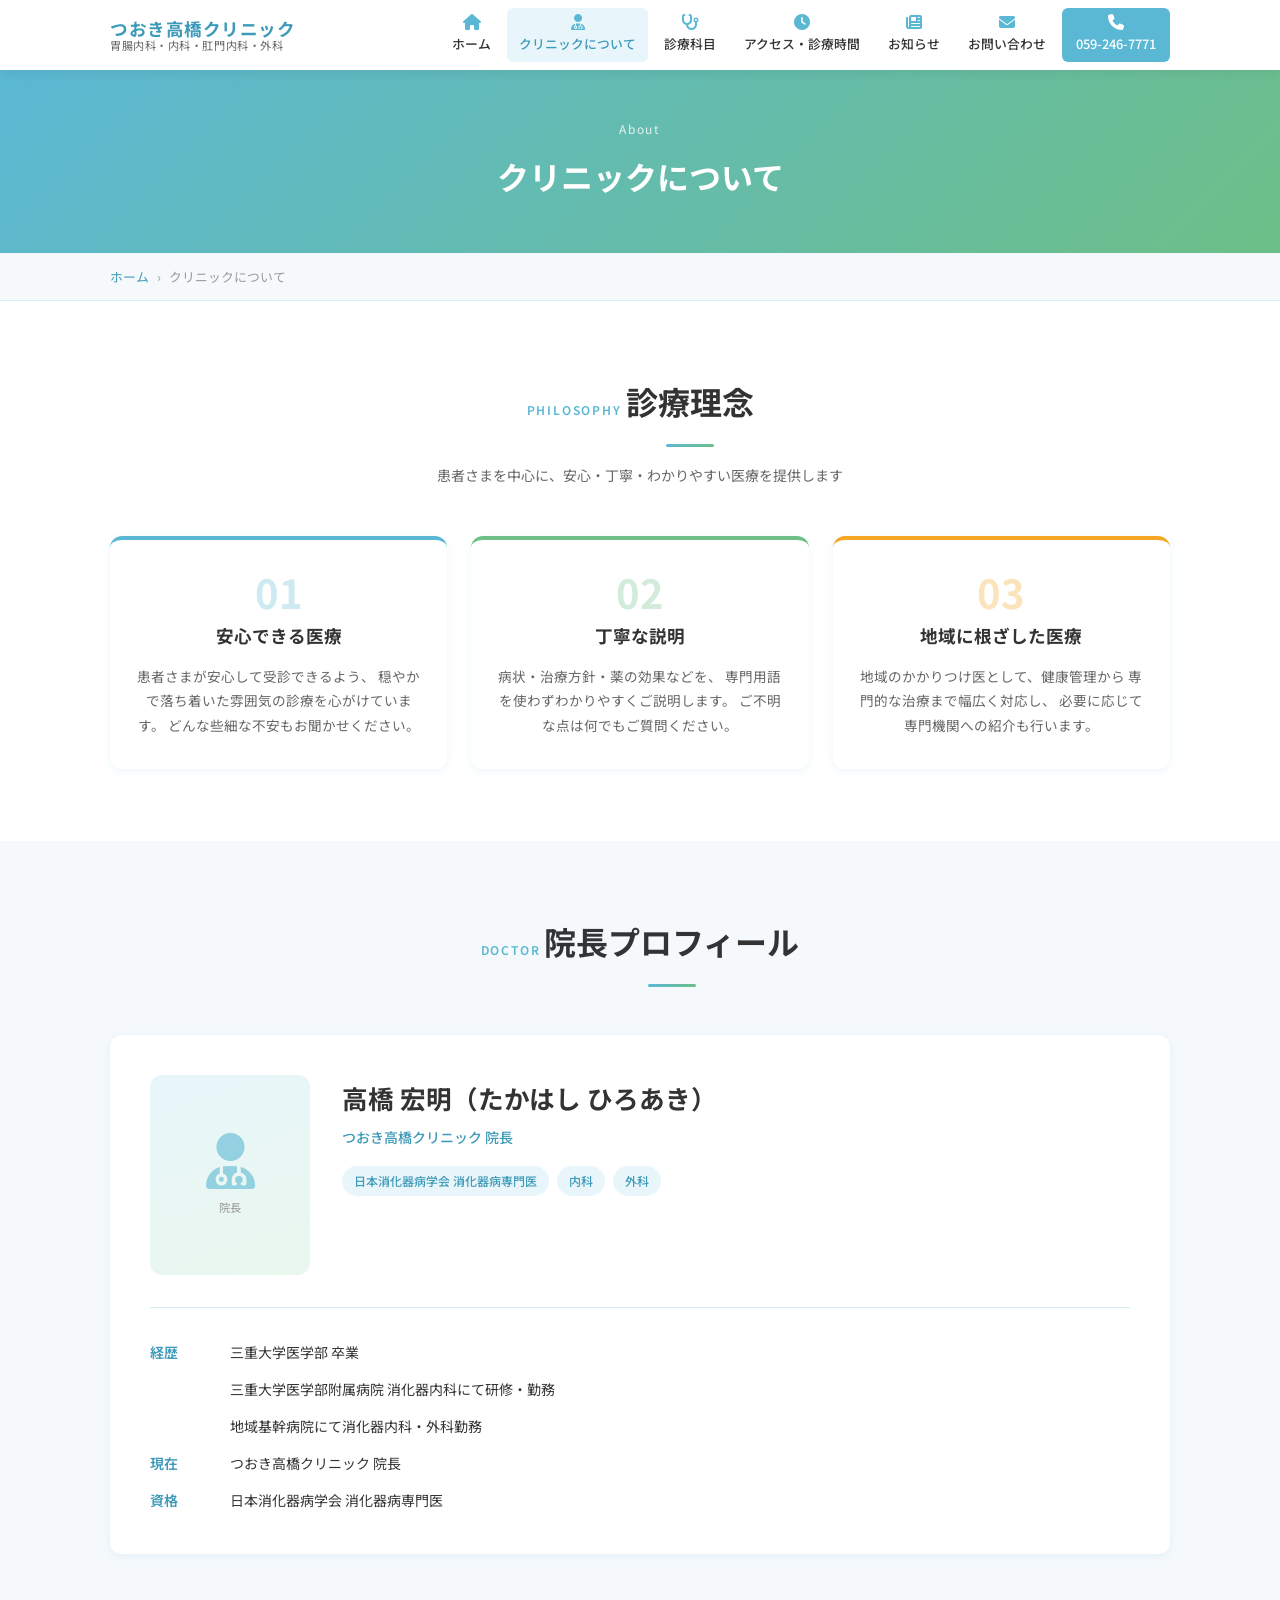
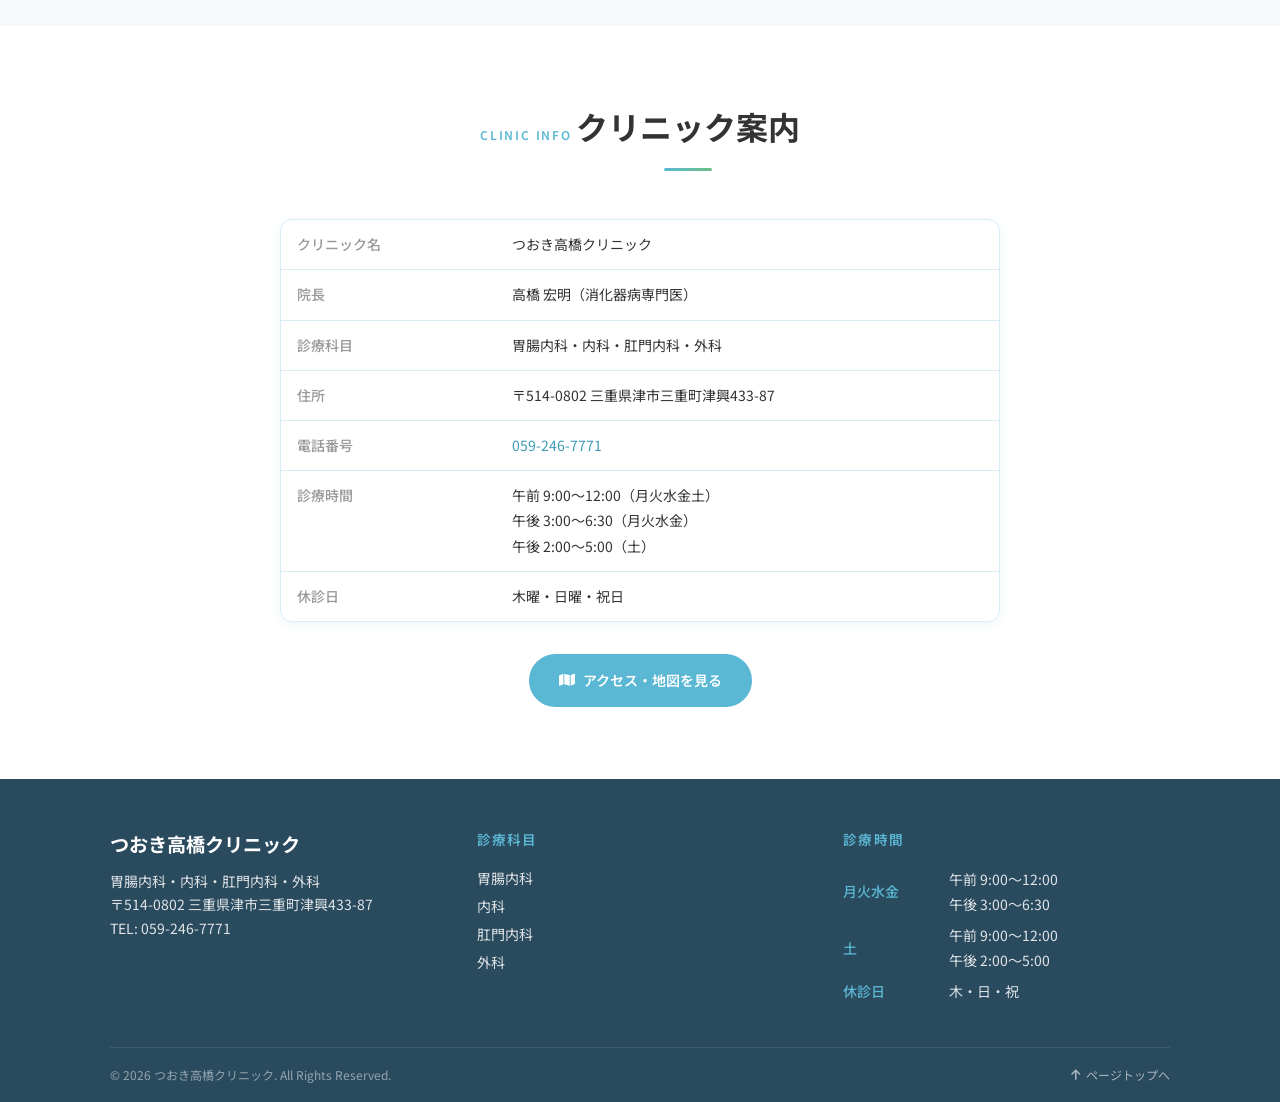
==== about.html @ 0715feaf "first commit" ====
<!DOCTYPE html>
<html lang="ja">
<head>
  <meta charset="UTF-8">
  <meta name="viewport" content="width=device-width, initial-scale=1.0">
  <title>クリニックについて | つおき高橋クリニック</title>
  <meta name="description" content="つおき高橋クリニックの理念・院長プロフィール・診療方針をご紹介します。消化器病専門医の院長が丁寧に診察いたします。">
  <link rel="preconnect" href="https://fonts.googleapis.com">
  <link rel="preconnect" href="https://fonts.gstatic.com" crossorigin>
  <link href="https://fonts.googleapis.com/css2?family=Noto+Sans+JP:wght@400;500;600;700&display=swap" rel="stylesheet">
  <link rel="stylesheet" href="https://cdnjs.cloudflare.com/ajax/libs/font-awesome/6.5.0/css/all.min.css" media="print" onload="this.media='all'">
  <noscript><link rel="stylesheet" href="https://cdnjs.cloudflare.com/ajax/libs/font-awesome/6.5.0/css/all.min.css"></noscript>
  <link rel="stylesheet" href="css/common.css">
  <link rel="stylesheet" href="css/style.css">
  <!-- SEO: canonical / favicon -->
  <link rel="canonical" href="https://www.tsuoki-takahashi-cl.com/about.html">
  <link rel="icon" href="/images/favicon.ico">
  <meta name="theme-color" content="#5BB8D4">
  <meta name="geo.region" content="JP-24">
  <meta name="geo.placename" content="津市, 三重県">
  <meta name="geo.position" content="34.73;136.5">
  <meta name="ICBM" content="34.73, 136.5">
  <!-- SEO: OGP -->
  <meta property="og:type" content="website">
  <meta property="og:locale" content="ja_JP">
  <meta property="og:site_name" content="つおき高橋クリニック">
  <meta property="og:title" content="クリニックについて | つおき高橋クリニック">
  <meta property="og:description" content="つおき高橋クリニックの理念・院長プロフィール・診療方針をご紹介します。消化器病専門医の院長が丁寧に診察いたします。">
  <meta property="og:url" content="https://www.tsuoki-takahashi-cl.com/about.html">
  <meta property="og:image" content="https://www.tsuoki-takahashi-cl.com/images/ogp.png">
  <meta property="og:image:width" content="1200">
  <meta property="og:image:height" content="630">
  <!-- SEO: Twitter Card -->
  <meta name="twitter:card" content="summary_large_image">
  <meta name="twitter:title" content="クリニックについて | つおき高橋クリニック">
  <meta name="twitter:description" content="消化器病専門医・高橋宏明院長のプロフィールと診療理念をご紹介します。">
  <meta name="twitter:image" content="https://www.tsuoki-takahashi-cl.com/images/ogp.png">
  <!-- AIO: JSON-LD 構造化データ -->
  <script type="application/ld+json">
  [
    {
      "@context": "https://schema.org",
      "@type": "MedicalClinic",
      "@id": "https://www.tsuoki-takahashi-cl.com/#clinic",
      "name": "つおき高橋クリニック",
      "url": "https://www.tsuoki-takahashi-cl.com/",
      "telephone": "+81-59-246-7771",
      "address": {
        "@type": "PostalAddress",
        "streetAddress": "三重町津興433-87",
        "addressLocality": "津市",
        "addressRegion": "三重県",
        "postalCode": "514-0802",
        "addressCountry": "JP"
      },
      "medicalSpecialty": ["Gastroenterology", "GeneralPractice", "Surgery"],
      "employee": {
        "@type": "Physician",
        "name": "高橋 宏明",
        "honorificPrefix": "Dr.",
        "jobTitle": "院長",
        "medicalSpecialty": "Gastroenterology",
        "hasCredential": {
          "@type": "EducationalOccupationalCredential",
          "name": "日本消化器病学会 消化器病専門医"
        }
      }
    },
    {
      "@context": "https://schema.org",
      "@type": "Physician",
      "name": "高橋 宏明",
      "honorificPrefix": "Dr.",
      "jobTitle": "院長",
      "worksFor": {
        "@type": "MedicalClinic",
        "@id": "https://www.tsuoki-takahashi-cl.com/#clinic"
      },
      "medicalSpecialty": "Gastroenterology",
      "hasCredential": {
        "@type": "EducationalOccupationalCredential",
        "name": "日本消化器病学会 消化器病専門医"
      },
      "description": "三重大学医学部卒業後、消化器内科を専門として研鑽を積み、つおき高橋クリニック院長として地域医療に従事。"
    }
  ]
  </script>
  <!-- SEO: BreadcrumbList JSON-LD -->
  <script type="application/ld+json">
  {
    "@context": "https://schema.org",
    "@type": "BreadcrumbList",
    "itemListElement": [
      {"@type": "ListItem", "position": 1, "name": "ホーム", "item": "https://www.tsuoki-takahashi-cl.com/"},
      {"@type": "ListItem", "position": 2, "name": "クリニックについて", "item": "https://www.tsuoki-takahashi-cl.com/about.html"}
    ]
  }
  </script>
</head>
<body>

  <!-- ヘッダー -->
  <header class="site-header">
    <div class="container header-inner">
      <a href="index.html" class="site-logo">
        <span class="logo-name">つおき高橋クリニック</span>
        <span class="logo-sub">胃腸内科・内科・肛門内科・外科</span>
      </a>
      <nav class="global-nav" aria-label="グローバルナビゲーション">
        <a href="index.html"><i class="fa-solid fa-house"></i>ホーム</a>
        <a href="about.html"><i class="fa-solid fa-user-doctor"></i>クリニックについて</a>
        <a href="department.html"><i class="fa-solid fa-stethoscope"></i>診療科目</a>
        <a href="access.html"><i class="fa-solid fa-clock"></i>アクセス・診療時間</a>
        <a href="news.html"><i class="fa-solid fa-newspaper"></i>お知らせ</a>
        <a href="contact.html"><i class="fa-solid fa-envelope"></i>お問い合わせ</a>
        <a href="tel:0592467771" class="header-tel"><i class="fa-solid fa-phone"></i>059-246-7771</a>
      </nav>
      <button class="hamburger" aria-label="メニューを開く" aria-expanded="false">
        <span></span><span></span><span></span>
      </button>
    </div>
  </header>

  <!-- ページヒーロー -->
  <div class="page-hero">
    <div class="container">
      <p class="page-hero-label">About</p>
      <h1 class="page-hero-title">クリニックについて</h1>
    </div>
  </div>

  <!-- パンくず -->
  <nav class="breadcrumb" aria-label="パンくずリスト">
    <div class="container">
      <ol>
        <li><a href="index.html">ホーム</a></li>
        <li>クリニックについて</li>
      </ol>
    </div>
  </nav>

  <main>

    <!-- 理念 -->
    <section class="section">
      <div class="container">
        <div class="section-header fade-in">
          <span class="section-label">Philosophy</span>
          <h2 class="section-title">診療理念</h2>
          <p class="section-desc">患者さまを中心に、安心・丁寧・わかりやすい医療を提供します</p>
        </div>
        <div class="philosophy-grid">
          <div class="philosophy-card fade-in">
            <div class="num">01</div>
            <h3>安心できる医療</h3>
            <p>
              患者さまが安心して受診できるよう、
              穏やかで落ち着いた雰囲気の診療を心がけています。
              どんな些細な不安もお聞かせください。
            </p>
          </div>
          <div class="philosophy-card fade-in">
            <div class="num">02</div>
            <h3>丁寧な説明</h3>
            <p>
              病状・治療方針・薬の効果などを、
              専門用語を使わずわかりやすくご説明します。
              ご不明な点は何でもご質問ください。
            </p>
          </div>
          <div class="philosophy-card fade-in">
            <div class="num">03</div>
            <h3>地域に根ざした医療</h3>
            <p>
              地域のかかりつけ医として、健康管理から
              専門的な治療まで幅広く対応し、
              必要に応じて専門機関への紹介も行います。
            </p>
          </div>
        </div>
      </div>
    </section>

    <!-- 院長プロフィール -->
    <section class="section section-alt">
      <div class="container">
        <div class="section-header fade-in">
          <span class="section-label">Doctor</span>
          <h2 class="section-title">院長プロフィール</h2>
        </div>
        <div class="profile-box fade-in">
          <div class="profile-header">
            <div class="profile-photo">
              <i class="fa-solid fa-user-doctor"></i>
              <p>院長</p>
            </div>
            <div class="profile-meta">
              <h3>高橋 宏明（たかはし ひろあき）</h3>
              <p class="title">つおき高橋クリニック 院長</p>
              <div class="tags">
                <span class="tag">日本消化器病学会 消化器病専門医</span>
                <span class="tag">内科</span>
                <span class="tag">外科</span>
              </div>
            </div>
          </div>
          <div class="career-list">
            <div class="career-item">
              <span class="year">経歴</span>
              <span>三重大学医学部 卒業</span>
            </div>
            <div class="career-item">
              <span class="year"></span>
              <span>三重大学医学部附属病院 消化器内科にて研修・勤務</span>
            </div>
            <div class="career-item">
              <span class="year"></span>
              <span>地域基幹病院にて消化器内科・外科勤務</span>
            </div>
            <div class="career-item">
              <span class="year">現在</span>
              <span>つおき高橋クリニック 院長</span>
            </div>
            <div class="career-item">
              <span class="year">資格</span>
              <span>日本消化器病学会 消化器病専門医</span>
            </div>
          </div>
        </div>
      </div>
    </section>

    <!-- クリニック案内 -->
    <section class="section">
      <div class="container">
        <div class="section-header fade-in">
          <span class="section-label">Clinic Info</span>
          <h2 class="section-title">クリニック案内</h2>
        </div>
        <div class="fade-in" style="max-width:720px; margin:0 auto;">
          <div style="background:var(--color-white); border-radius:var(--radius-md); overflow:hidden; box-shadow:var(--shadow-sm); border:1px solid var(--color-border);">
            <table class="info-table">
              <tr>
                <th>クリニック名</th>
                <td>つおき高橋クリニック</td>
              </tr>
              <tr>
                <th>院長</th>
                <td>高橋 宏明（消化器病専門医）</td>
              </tr>
              <tr>
                <th>診療科目</th>
                <td>胃腸内科・内科・肛門内科・外科</td>
              </tr>
              <tr>
                <th>住所</th>
                <td>〒514-0802 三重県津市三重町津興433-87</td>
              </tr>
              <tr>
                <th>電話番号</th>
                <td><a href="tel:0592467771" style="color:var(--color-main-dark);">059-246-7771</a></td>
              </tr>
              <tr>
                <th>診療時間</th>
                <td>
                  午前 9:00〜12:00（月火水金土）<br>
                  午後 3:00〜6:30（月火水金）<br>
                  午後 2:00〜5:00（土）
                </td>
              </tr>
              <tr>
                <th>休診日</th>
                <td>木曜・日曜・祝日</td>
              </tr>
            </table>
          </div>
          <div style="text-align:center; margin-top:32px;">
            <a href="access.html" class="btn btn-primary"><i class="fa-solid fa-map"></i>アクセス・地図を見る</a>
          </div>
        </div>
      </div>
    </section>

  </main>

  <!-- フッター -->
  <footer class="site-footer">
    <div class="container">
      <div class="footer-inner">
        <div class="footer-brand">
          <span class="footer-logo">つおき高橋クリニック</span>
          <p>
            胃腸内科・内科・肛門内科・外科<br>
            〒514-0802 三重県津市三重町津興433-87<br>
            TEL: <a href="tel:0592467771">059-246-7771</a>
          </p>
        </div>
        <div class="footer-info">
          <h3>診療科目</h3>
          <p>胃腸内科<br>内科<br>肛門内科<br>外科</p>
        </div>
        <div class="footer-hours">
          <h3>診療時間</h3>
          <table class="hours-table">
            <tr><th scope="row">月火水金</th><td>午前 9:00〜12:00<br>午後 3:00〜6:30</td></tr>
            <tr><th scope="row">土</th><td>午前 9:00〜12:00<br>午後 2:00〜5:00</td></tr>
            <tr><th scope="row">休診日</th><td>木・日・祝</td></tr>
          </table>
        </div>
      </div>
      <div class="footer-bottom">
        <p>&copy; 2026 つおき高橋クリニック. All Rights Reserved.</p>
        <a href="#" class="page-top-btn"><i class="fa-solid fa-arrow-up"></i>ページトップへ</a>
      </div>
    </div>
  </footer>

  <script src="js/main.js"></script>
</body>
</html>
---- css/common.css ----
/* =============================================
   common.css — 全ページ共通スタイル
   つおき高橋クリニック
   ============================================= */

/* --- CSS カスタムプロパティ --- */
:root {
  --color-main: #5BB8D4;
  --color-main-dark: #3d9ab8;
  --color-main-light: #e8f6fb;
  --color-sub: #6DBF87;
  --color-sub-dark: #4fa36b;
  --color-sub-light: #eaf7ee;
  --color-bg: #FFFFFF;
  --color-bg-gray: #F5F9FC;
  --color-text: #333333;
  --color-text-light: #666666;
  --color-text-muted: #999999;
  --color-accent: #F5A623;
  --color-border: #D8ECF4;
  --color-white: #FFFFFF;

  --font-family: 'Noto Sans JP', 'Hiragino Kaku Gothic ProN', 'Hiragino Sans', Meiryo, sans-serif;
  --font-size-base: 16px;
  --font-size-sm: 0.875rem;
  --font-size-lg: 1.125rem;
  --font-size-xl: 1.5rem;
  --font-size-2xl: 2rem;
  --font-size-3xl: 2.5rem;

  --radius-sm: 6px;
  --radius-md: 12px;
  --radius-lg: 20px;
  --radius-full: 9999px;

  --shadow-sm: 0 2px 8px rgba(91, 184, 212, 0.12);
  --shadow-md: 0 4px 16px rgba(91, 184, 212, 0.18);
  --shadow-lg: 0 8px 32px rgba(91, 184, 212, 0.22);

  --transition: 0.25s ease;
  --container-width: 1100px;
  --header-height: 70px;
}

/* --- リセット & ベース --- */
*, *::before, *::after {
  box-sizing: border-box;
  margin: 0;
  padding: 0;
}

html {
  font-size: var(--font-size-base);
  scroll-behavior: smooth;
}

body {
  font-family: var(--font-family);
  color: var(--color-text);
  background-color: var(--color-bg);
  line-height: 1.8;
  -webkit-font-smoothing: antialiased;
}

img {
  max-width: 100%;
  height: auto;
  display: block;
}

a {
  color: inherit;
  text-decoration: none;
}

ul, ol {
  list-style: none;
}

/* --- コンテナ --- */
.container {
  width: 100%;
  max-width: var(--container-width);
  margin: 0 auto;
  padding: 0 20px;
}

/* =============================================
   ヘッダー
   ============================================= */
.site-header {
  position: sticky;
  top: 0;
  left: 0;
  width: 100%;
  height: var(--header-height);
  background: var(--color-white);
  box-shadow: 0 2px 12px rgba(0, 0, 0, 0.08);
  z-index: 1000;
}

.header-inner {
  display: flex;
  align-items: center;
  justify-content: space-between;
  height: 100%;
}

.site-logo {
  display: flex;
  flex-direction: column;
  text-decoration: none;
  line-height: 1.2;
}

.site-logo .logo-name {
  font-size: 1.1rem;
  font-weight: 700;
  color: var(--color-main-dark);
  letter-spacing: 0.03em;
}

.site-logo .logo-sub {
  font-size: 0.7rem;
  color: var(--color-text-light);
  letter-spacing: 0.05em;
}

/* グローバルナビ */
.global-nav {
  display: flex;
  align-items: center;
  gap: 4px;
}

.global-nav a {
  display: flex;
  flex-direction: column;
  align-items: center;
  padding: 6px 12px;
  font-size: 0.8rem;
  font-weight: 500;
  color: var(--color-text);
  border-radius: var(--radius-sm);
  transition: color var(--transition), background var(--transition);
  white-space: nowrap;
}

.global-nav a:hover,
.global-nav a.active {
  color: var(--color-main-dark);
  background: var(--color-main-light);
}

.global-nav a i {
  font-size: 1rem;
  margin-bottom: 2px;
  color: var(--color-main);
}

/* 電話番号ボタン */
.header-tel {
  display: flex;
  flex-direction: column;
  align-items: center;
  background: var(--color-main);
  color: var(--color-white) !important;
  border-radius: var(--radius-md);
  padding: 6px 14px !important;
  transition: background var(--transition) !important;
}

.header-tel:hover {
  background: var(--color-main-dark) !important;
  color: var(--color-white) !important;
}

.header-tel i {
  color: var(--color-white) !important;
}

/* ハンバーガーボタン */
.hamburger {
  display: none;
  flex-direction: column;
  justify-content: center;
  align-items: center;
  width: 44px;
  height: 44px;
  gap: 5px;
  background: none;
  border: none;
  cursor: pointer;
  padding: 8px;
  border-radius: var(--radius-sm);
  transition: background var(--transition);
}

.hamburger:hover {
  background: var(--color-main-light);
}

.hamburger span {
  display: block;
  width: 24px;
  height: 2px;
  background: var(--color-text);
  border-radius: 2px;
  transition: transform var(--transition), opacity var(--transition);
}

.hamburger.is-open span:nth-child(1) {
  transform: translateY(7px) rotate(45deg);
}

.hamburger.is-open span:nth-child(2) {
  opacity: 0;
}

.hamburger.is-open span:nth-child(3) {
  transform: translateY(-7px) rotate(-45deg);
}

/* =============================================
   フッター
   ============================================= */
.site-footer {
  background: #2a4a5e;
  color: rgba(255, 255, 255, 0.85);
  padding: 48px 0 0;
}

.footer-inner {
  display: grid;
  grid-template-columns: 1fr 1fr 1fr;
  gap: 40px;
  padding-bottom: 40px;
  border-bottom: 1px solid rgba(255, 255, 255, 0.1);
}

.footer-brand .footer-logo {
  font-size: 1.2rem;
  font-weight: 700;
  color: var(--color-white);
  margin-bottom: 8px;
  display: block;
}

.footer-brand p {
  font-size: var(--font-size-sm);
  line-height: 1.7;
}

.footer-info h3,
.footer-hours h3 {
  font-size: 0.85rem;
  font-weight: 600;
  color: var(--color-main);
  letter-spacing: 0.08em;
  text-transform: uppercase;
  margin-bottom: 12px;
}

.footer-info p {
  font-size: var(--font-size-sm);
  line-height: 2;
}

.footer-info a {
  color: rgba(255, 255, 255, 0.85);
  transition: color var(--transition);
}

.footer-info a:hover {
  color: var(--color-main);
}

.hours-table {
  font-size: var(--font-size-sm);
  width: 100%;
  border-collapse: collapse;
}

.hours-table td {
  padding: 3px 8px 3px 0;
  vertical-align: top;
}

.hours-table th {
  white-space: nowrap;
  color: var(--color-main);
  font-weight: 500;
  text-align: left;
}

.footer-bottom {
  display: flex;
  justify-content: space-between;
  align-items: center;
  padding: 16px 0;
  font-size: 0.75rem;
  color: rgba(255, 255, 255, 0.5);
}

.page-top-btn {
  display: flex;
  align-items: center;
  gap: 6px;
  color: rgba(255, 255, 255, 0.6);
  font-size: 0.75rem;
  transition: color var(--transition);
}

.page-top-btn:hover {
  color: var(--color-main);
}

/* =============================================
   共通セクション
   ============================================= */
.section {
  padding: 72px 0;
}

.section-alt {
  background: var(--color-bg-gray);
}

.section-header {
  text-align: center;
  margin-bottom: 48px;
}

.section-label {
  display: inline-block;
  font-size: 0.75rem;
  font-weight: 600;
  letter-spacing: 0.15em;
  text-transform: uppercase;
  color: var(--color-main);
  margin-bottom: 8px;
}

.section-title {
  font-size: var(--font-size-2xl);
  font-weight: 700;
  color: var(--color-text);
  position: relative;
  display: inline-block;
  padding-bottom: 16px;
}

.section-title::after {
  content: '';
  position: absolute;
  bottom: 0;
  left: 50%;
  transform: translateX(-50%);
  width: 48px;
  height: 3px;
  background: linear-gradient(90deg, var(--color-main), var(--color-sub));
  border-radius: 2px;
}

.section-desc {
  margin-top: 16px;
  font-size: var(--font-size-sm);
  color: var(--color-text-light);
  max-width: 560px;
  margin-left: auto;
  margin-right: auto;
}

/* =============================================
   ページヒーロー（内ページ共通）
   ============================================= */
.page-hero {
  background: linear-gradient(135deg, var(--color-main) 0%, var(--color-sub) 100%);
  padding: 48px 0;
  text-align: center;
  color: var(--color-white);
}

.page-hero-label {
  font-size: 0.75rem;
  letter-spacing: 0.15em;
  opacity: 0.8;
  margin-bottom: 8px;
}

.page-hero-title {
  font-size: var(--font-size-2xl);
  font-weight: 700;
}

/* パンくず */
.breadcrumb {
  padding: 12px 0;
  background: var(--color-bg-gray);
  border-bottom: 1px solid var(--color-border);
}

.breadcrumb ol {
  display: flex;
  align-items: center;
  gap: 8px;
  font-size: 0.8rem;
  color: var(--color-text-muted);
}

.breadcrumb ol li + li::before {
  content: '›';
  margin-right: 8px;
}

.breadcrumb ol a {
  color: var(--color-main-dark);
}

.breadcrumb ol a:hover {
  text-decoration: underline;
}

/* =============================================
   ボタン
   ============================================= */
.btn {
  display: inline-flex;
  align-items: center;
  justify-content: center;
  gap: 8px;
  min-height: 44px;
  padding: 12px 28px;
  font-size: var(--font-size-sm);
  font-weight: 600;
  border-radius: var(--radius-full);
  border: 2px solid transparent;
  cursor: pointer;
  transition: all var(--transition);
  text-decoration: none;
  white-space: nowrap;
}

.btn-primary {
  background: var(--color-main);
  color: var(--color-white);
  border-color: var(--color-main);
}

.btn-primary:hover {
  background: var(--color-main-dark);
  border-color: var(--color-main-dark);
  transform: translateY(-2px);
  box-shadow: var(--shadow-md);
}

.btn-secondary {
  background: var(--color-white);
  color: var(--color-main-dark);
  border-color: var(--color-main);
}

.btn-secondary:hover {
  background: var(--color-main-light);
  transform: translateY(-2px);
}

.btn-sub {
  background: var(--color-sub);
  color: var(--color-white);
  border-color: var(--color-sub);
}

.btn-sub:hover {
  background: var(--color-sub-dark);
  border-color: var(--color-sub-dark);
  transform: translateY(-2px);
  box-shadow: var(--shadow-md);
}

/* =============================================
   カード
   ============================================= */
.card {
  background: var(--color-white);
  border-radius: var(--radius-md);
  box-shadow: var(--shadow-sm);
  overflow: hidden;
  transition: transform var(--transition), box-shadow var(--transition);
}

.card:hover {
  transform: translateY(-4px);
  box-shadow: var(--shadow-md);
}

/* =============================================
   お知らせ共通
   ============================================= */
.news-badge {
  display: inline-block;
  padding: 2px 10px;
  border-radius: var(--radius-full);
  font-size: 0.7rem;
  font-weight: 600;
  letter-spacing: 0.05em;
  background: var(--color-main-light);
  color: var(--color-main-dark);
}

.news-badge.badge-important {
  background: #fff0e8;
  color: #e07030;
}

/* =============================================
   レスポンシブ（768px以下）
   ============================================= */
@media (max-width: 768px) {
  :root {
    --header-height: 60px;
  }

  /* ハンバーガー表示 */
  .hamburger {
    display: flex;
  }

  /* グローバルナビ */
  .global-nav {
    position: fixed;
    top: var(--header-height);
    left: 0;
    width: 100%;
    height: calc(100vh - var(--header-height));
    background: var(--color-white);
    flex-direction: column;
    align-items: stretch;
    gap: 0;
    padding: 16px;
    overflow-y: auto;
    transform: translateX(100%);
    transition: transform var(--transition);
    box-shadow: var(--shadow-lg);
  }

  .global-nav.is-open {
    transform: translateX(0);
  }

  .global-nav a {
    flex-direction: row;
    justify-content: flex-start;
    padding: 14px 16px;
    font-size: 1rem;
    border-radius: var(--radius-md);
    gap: 12px;
    min-height: 44px;
  }

  .global-nav a i {
    width: 24px;
    text-align: center;
    margin-bottom: 0;
  }

  .header-tel {
    flex-direction: row;
    padding: 14px 16px !important;
  }

  /* フッター */
  .footer-inner {
    grid-template-columns: 1fr;
    gap: 32px;
  }

  .footer-bottom {
    flex-direction: column;
    gap: 8px;
    text-align: center;
  }

  /* セクション */
  .section {
    padding: 48px 0;
  }

  .section-title {
    font-size: 1.6rem;
  }
}
---- css/style.css ----
/* =============================================
   style.css — ページ固有スタイル
   つおき高橋クリニック
   ============================================= */

/* =============================================
   フェードインアニメーション（共通）
   ============================================= */
.fade-in {
  opacity: 0;
  transform: translateY(20px);
  transition: opacity 0.6s ease, transform 0.6s ease;
}

.fade-in.is-visible {
  opacity: 1;
  transform: translateY(0);
}

/* =============================================
   index.html — トップページ
   ============================================= */

/* ヒーロー */
.hero {
  position: relative;
  min-height: 540px;
  display: flex;
  align-items: center;
  background: linear-gradient(135deg, #dff3fa 0%, #e8f7ee 100%);
  overflow: hidden;
}

.hero::before {
  content: '';
  position: absolute;
  top: -80px;
  right: -80px;
  width: 500px;
  height: 500px;
  background: radial-gradient(circle, rgba(91,184,212,0.18) 0%, transparent 70%);
  border-radius: 50%;
}

.hero::after {
  content: '';
  position: absolute;
  bottom: -60px;
  left: -60px;
  width: 350px;
  height: 350px;
  background: radial-gradient(circle, rgba(109,191,135,0.15) 0%, transparent 70%);
  border-radius: 50%;
}

.hero-inner {
  position: relative;
  z-index: 1;
  display: grid;
  grid-template-columns: 1fr 1fr;
  gap: 48px;
  align-items: center;
}

.hero-content {
  max-width: 520px;
}

.hero-tag {
  display: inline-flex;
  align-items: center;
  gap: 6px;
  background: var(--color-main);
  color: var(--color-white);
  font-size: 0.75rem;
  font-weight: 600;
  letter-spacing: 0.08em;
  padding: 4px 14px;
  border-radius: var(--radius-full);
  margin-bottom: 20px;
}

.hero-title {
  font-size: 2.4rem;
  font-weight: 700;
  line-height: 1.4;
  color: var(--color-text);
  margin-bottom: 16px;
}

.hero-title em {
  color: var(--color-main-dark);
  font-style: normal;
}

.hero-desc {
  font-size: var(--font-size-sm);
  color: var(--color-text-light);
  margin-bottom: 32px;
  line-height: 1.9;
}

.hero-actions {
  display: flex;
  gap: 12px;
  flex-wrap: wrap;
}

.hero-image {
  display: flex;
  justify-content: center;
  align-items: center;
}

.hero-illust {
  width: 100%;
  max-width: 420px;
  aspect-ratio: 4/3;
  background: linear-gradient(135deg, var(--color-main-light), var(--color-sub-light));
  border-radius: var(--radius-lg);
  display: flex;
  flex-direction: column;
  align-items: center;
  justify-content: center;
  gap: 16px;
  box-shadow: var(--shadow-lg);
}

.hero-illust i {
  font-size: 5rem;
  color: var(--color-main);
  opacity: 0.7;
}

.hero-illust p {
  font-size: 1rem;
  font-weight: 600;
  color: var(--color-main-dark);
  letter-spacing: 0.05em;
}

/* 診療案内バー */
.info-bar {
  background: var(--color-main);
  color: var(--color-white);
  padding: 16px 0;
}

.info-bar-inner {
  display: flex;
  align-items: center;
  gap: 32px;
  flex-wrap: wrap;
}

.info-bar-item {
  display: flex;
  align-items: center;
  gap: 8px;
  font-size: var(--font-size-sm);
}

.info-bar-item i {
  opacity: 0.8;
}

.info-bar-item strong {
  font-weight: 600;
}

.info-bar-divider {
  width: 1px;
  height: 20px;
  background: rgba(255,255,255,0.3);
}

/* 診療科目カード */
.dept-grid {
  display: grid;
  grid-template-columns: repeat(4, 1fr);
  gap: 20px;
}

.dept-card {
  background: var(--color-white);
  border-radius: var(--radius-md);
  padding: 32px 20px;
  text-align: center;
  box-shadow: var(--shadow-sm);
  border: 1px solid var(--color-border);
  transition: transform var(--transition), box-shadow var(--transition), border-color var(--transition);
  cursor: pointer;
  text-decoration: none;
  color: inherit;
  display: block;
}

.dept-card:hover {
  transform: translateY(-6px);
  box-shadow: var(--shadow-md);
  border-color: var(--color-main);
}

.dept-icon {
  width: 72px;
  height: 72px;
  border-radius: 50%;
  background: var(--color-main-light);
  display: flex;
  align-items: center;
  justify-content: center;
  margin: 0 auto 16px;
  transition: background var(--transition);
}

.dept-card:hover .dept-icon {
  background: var(--color-main);
}

.dept-icon i {
  font-size: 1.8rem;
  color: var(--color-main);
  transition: color var(--transition);
}

.dept-card:hover .dept-icon i {
  color: var(--color-white);
}

.dept-card h3 {
  font-size: 1rem;
  font-weight: 700;
  margin-bottom: 8px;
}

.dept-card p {
  font-size: 0.75rem;
  color: var(--color-text-light);
  line-height: 1.7;
}

/* 院長挨拶 */
.greeting-inner {
  display: grid;
  grid-template-columns: 280px 1fr;
  gap: 48px;
  align-items: start;
}

.greeting-image {
  position: relative;
}

.doctor-photo {
  width: 100%;
  aspect-ratio: 3/4;
  border-radius: var(--radius-md);
  background: linear-gradient(160deg, var(--color-main-light), var(--color-sub-light));
  display: flex;
  flex-direction: column;
  align-items: center;
  justify-content: center;
  gap: 12px;
  box-shadow: var(--shadow-md);
}

.doctor-photo i {
  font-size: 4rem;
  color: var(--color-main);
  opacity: 0.6;
}

.doctor-photo p {
  font-size: 0.8rem;
  color: var(--color-text-light);
}

.doctor-profile {
  margin-top: 16px;
  padding: 16px;
  background: var(--color-bg-gray);
  border-radius: var(--radius-md);
  font-size: 0.8rem;
}

.doctor-profile h4 {
  font-size: 1rem;
  font-weight: 700;
  color: var(--color-main-dark);
  margin-bottom: 4px;
}

.doctor-profile p {
  color: var(--color-text-light);
  line-height: 1.6;
}

.greeting-text blockquote {
  font-size: 1.4rem;
  font-weight: 700;
  color: var(--color-main-dark);
  border-left: 4px solid var(--color-main);
  padding-left: 16px;
  margin-bottom: 24px;
  line-height: 1.5;
}

.greeting-text p {
  font-size: var(--font-size-sm);
  color: var(--color-text-light);
  line-height: 2;
  margin-bottom: 16px;
}

/* お知らせ一覧（トップ） */
.news-list {
  display: flex;
  flex-direction: column;
  gap: 0;
  border: 1px solid var(--color-border);
  border-radius: var(--radius-md);
  overflow: hidden;
}

.news-item {
  display: flex;
  align-items: flex-start;
  gap: 16px;
  padding: 16px 20px;
  border-bottom: 1px solid var(--color-border);
  transition: background var(--transition);
  text-decoration: none;
  color: inherit;
}

.news-item:last-child {
  border-bottom: none;
}

.news-item:hover {
  background: var(--color-bg-gray);
}

.news-item-date {
  font-size: 0.8rem;
  color: var(--color-text-muted);
  white-space: nowrap;
  margin-top: 2px;
}

.news-item-title {
  font-size: var(--font-size-sm);
  flex: 1;
}

/* アクセス（トップ） */
.access-grid {
  display: grid;
  grid-template-columns: 1fr 1fr;
  gap: 40px;
  align-items: start;
}

.access-map {
  border-radius: var(--radius-md);
  overflow: hidden;
  box-shadow: var(--shadow-md);
  aspect-ratio: 4/3;
}

.access-map iframe {
  width: 100%;
  height: 100%;
  border: none;
  display: block;
}

.access-info {
  display: flex;
  flex-direction: column;
  gap: 20px;
}

.access-info-item {
  display: flex;
  gap: 16px;
}

.access-info-item .icon {
  width: 40px;
  height: 40px;
  border-radius: 50%;
  background: var(--color-main-light);
  display: flex;
  align-items: center;
  justify-content: center;
  flex-shrink: 0;
}

.access-info-item .icon i {
  color: var(--color-main);
  font-size: 1rem;
}

.access-info-item h4 {
  font-size: 0.8rem;
  color: var(--color-text-muted);
  margin-bottom: 4px;
}

.access-info-item p {
  font-size: var(--font-size-sm);
  font-weight: 500;
}

.access-info-item a {
  color: var(--color-main-dark);
}

/* =============================================
   about.html
   ============================================= */
.philosophy-grid {
  display: grid;
  grid-template-columns: repeat(3, 1fr);
  gap: 24px;
}

.philosophy-card {
  background: var(--color-white);
  border-radius: var(--radius-md);
  padding: 32px 24px;
  text-align: center;
  box-shadow: var(--shadow-sm);
  border-top: 4px solid var(--color-main);
}

.philosophy-card:nth-child(2) {
  border-top-color: var(--color-sub);
}

.philosophy-card:nth-child(3) {
  border-top-color: var(--color-accent);
}

.philosophy-card .num {
  font-size: 2.5rem;
  font-weight: 700;
  color: var(--color-main);
  opacity: 0.3;
  line-height: 1;
  margin-bottom: 8px;
}

.philosophy-card:nth-child(2) .num {
  color: var(--color-sub);
}

.philosophy-card:nth-child(3) .num {
  color: var(--color-accent);
}

.philosophy-card h3 {
  font-size: 1.1rem;
  font-weight: 700;
  margin-bottom: 12px;
}

.philosophy-card p {
  font-size: 0.85rem;
  color: var(--color-text-light);
  line-height: 1.8;
}

/* 医師経歴 */
.profile-box {
  background: var(--color-white);
  border-radius: var(--radius-md);
  padding: 40px;
  box-shadow: var(--shadow-sm);
}

.profile-header {
  display: flex;
  gap: 32px;
  align-items: flex-start;
  margin-bottom: 32px;
  padding-bottom: 32px;
  border-bottom: 1px solid var(--color-border);
}

.profile-photo {
  width: 160px;
  height: 200px;
  flex-shrink: 0;
  border-radius: var(--radius-md);
  background: linear-gradient(160deg, var(--color-main-light), var(--color-sub-light));
  display: flex;
  flex-direction: column;
  align-items: center;
  justify-content: center;
  gap: 8px;
}

.profile-photo i {
  font-size: 3.5rem;
  color: var(--color-main);
  opacity: 0.6;
}

.profile-photo p {
  font-size: 0.7rem;
  color: var(--color-text-muted);
}

.profile-meta h3 {
  font-size: 1.6rem;
  font-weight: 700;
  margin-bottom: 4px;
}

.profile-meta .title {
  color: var(--color-main-dark);
  font-size: var(--font-size-sm);
  font-weight: 500;
  margin-bottom: 16px;
}

.profile-meta .tags {
  display: flex;
  flex-wrap: wrap;
  gap: 8px;
}

.tag {
  display: inline-block;
  padding: 4px 12px;
  background: var(--color-main-light);
  color: var(--color-main-dark);
  border-radius: var(--radius-full);
  font-size: 0.75rem;
  font-weight: 500;
}

.career-list {
  display: flex;
  flex-direction: column;
  gap: 12px;
}

.career-item {
  display: flex;
  gap: 20px;
  font-size: var(--font-size-sm);
}

.career-item .year {
  color: var(--color-main-dark);
  font-weight: 600;
  white-space: nowrap;
  min-width: 60px;
}

/* =============================================
   department.html
   ============================================= */
.dept-detail {
  display: grid;
  grid-template-columns: 1fr 340px;
  gap: 40px;
  align-items: start;
}

.dept-detail-content h2 {
  font-size: 1.6rem;
  font-weight: 700;
  color: var(--color-main-dark);
  margin-bottom: 16px;
  padding-left: 16px;
  border-left: 4px solid var(--color-main);
}

.dept-detail-content p {
  font-size: var(--font-size-sm);
  color: var(--color-text-light);
  line-height: 2;
  margin-bottom: 16px;
}

.symptom-tags {
  display: flex;
  flex-wrap: wrap;
  gap: 8px;
  margin-top: 16px;
}

.symptom-tag {
  display: inline-flex;
  align-items: center;
  gap: 4px;
  padding: 6px 14px;
  background: var(--color-main-light);
  color: var(--color-main-dark);
  border-radius: var(--radius-full);
  font-size: 0.8rem;
}

.dept-aside {
  position: sticky;
  top: calc(var(--header-height) + 20px);
  display: flex;
  flex-direction: column;
  gap: 20px;
}

.aside-card {
  background: var(--color-white);
  border-radius: var(--radius-md);
  padding: 24px;
  box-shadow: var(--shadow-sm);
  border: 1px solid var(--color-border);
}

.aside-card h4 {
  font-size: 0.85rem;
  font-weight: 700;
  color: var(--color-main-dark);
  margin-bottom: 12px;
  padding-bottom: 8px;
  border-bottom: 2px solid var(--color-main-light);
}

.aside-nav-list {
  display: flex;
  flex-direction: column;
  gap: 4px;
}

.aside-nav-list a {
  display: flex;
  align-items: center;
  gap: 8px;
  padding: 8px 12px;
  border-radius: var(--radius-sm);
  font-size: var(--font-size-sm);
  transition: background var(--transition), color var(--transition);
}

.aside-nav-list a:hover,
.aside-nav-list a.active {
  background: var(--color-main-light);
  color: var(--color-main-dark);
}

.aside-nav-list a i {
  color: var(--color-main);
  width: 16px;
}

/* 科目タブ */
.dept-tabs {
  display: flex;
  gap: 8px;
  border-bottom: 2px solid var(--color-border);
  margin-bottom: 40px;
  flex-wrap: wrap;
}

.dept-tab {
  padding: 10px 24px;
  font-size: var(--font-size-sm);
  font-weight: 600;
  border: none;
  background: none;
  cursor: pointer;
  color: var(--color-text-light);
  border-bottom: 3px solid transparent;
  margin-bottom: -2px;
  transition: color var(--transition), border-color var(--transition);
  min-height: 44px;
}

.dept-tab:hover {
  color: var(--color-main-dark);
}

.dept-tab.active {
  color: var(--color-main-dark);
  border-bottom-color: var(--color-main);
}

.dept-panel {
  display: none;
}

.dept-panel.active {
  display: block;
}

/* =============================================
   access.html
   ============================================= */
.access-hero-map {
  width: 100%;
  height: 360px;
  border-radius: var(--radius-md);
  overflow: hidden;
  box-shadow: var(--shadow-md);
  margin-bottom: 48px;
}

.access-hero-map iframe {
  width: 100%;
  height: 100%;
  border: none;
}

.access-details {
  display: grid;
  grid-template-columns: 1fr 1fr;
  gap: 40px;
}

.info-table {
  width: 100%;
  border-collapse: collapse;
  font-size: var(--font-size-sm);
}

.info-table th,
.info-table td {
  padding: 12px 16px;
  border-bottom: 1px solid var(--color-border);
  text-align: left;
  vertical-align: top;
}

.info-table th {
  width: 30%;
  color: var(--color-text-muted);
  font-weight: 500;
  white-space: nowrap;
}

.info-table tr:last-child th,
.info-table tr:last-child td {
  border-bottom: none;
}

/* 診療時間カレンダー */
.hours-calendar {
  width: 100%;
  border-collapse: collapse;
  font-size: var(--font-size-sm);
  border-radius: var(--radius-md);
  overflow: hidden;
  box-shadow: var(--shadow-sm);
}

.hours-calendar th,
.hours-calendar td {
  padding: 12px;
  text-align: center;
  border: 1px solid var(--color-border);
}

.hours-calendar thead th {
  background: var(--color-main);
  color: var(--color-white);
  font-weight: 600;
}

.hours-calendar thead th.sat {
  background: #4a90d9;
}

.hours-calendar thead th.sun,
.hours-calendar thead th.holi {
  background: #e07070;
}

.hours-calendar tbody th {
  background: var(--color-bg-gray);
  font-weight: 500;
  text-align: left;
  padding-left: 16px;
}

.hours-calendar td.ok {
  color: var(--color-sub-dark);
  font-weight: 700;
}

.hours-calendar td.ng {
  color: #ccc;
}

.closed-badge {
  display: inline-block;
  background: #f5f5f5;
  color: #999;
  border-radius: var(--radius-sm);
  padding: 2px 8px;
  font-size: 0.75rem;
}

/* =============================================
   news.html
   ============================================= */
.news-grid {
  display: flex;
  flex-direction: column;
  gap: 16px;
}

.news-card {
  background: var(--color-white);
  border-radius: var(--radius-md);
  padding: 24px 28px;
  box-shadow: var(--shadow-sm);
  border: 1px solid var(--color-border);
  transition: box-shadow var(--transition), border-color var(--transition);
  text-decoration: none;
  color: inherit;
  display: block;
}

.news-card:hover {
  box-shadow: var(--shadow-md);
  border-color: var(--color-main);
}

.news-card-meta {
  display: flex;
  align-items: center;
  gap: 12px;
  margin-bottom: 8px;
}

.news-card-date {
  font-size: 0.8rem;
  color: var(--color-text-muted);
}

.news-card-title {
  font-size: 1rem;
  font-weight: 600;
  margin-bottom: 8px;
}

.news-card-body {
  font-size: var(--font-size-sm);
  color: var(--color-text-light);
  line-height: 1.8;
}

/* フィルター */
.news-filters {
  display: flex;
  gap: 8px;
  margin-bottom: 32px;
  flex-wrap: wrap;
}

.filter-btn {
  padding: 8px 20px;
  border: 2px solid var(--color-border);
  border-radius: var(--radius-full);
  background: var(--color-white);
  font-size: 0.8rem;
  font-weight: 500;
  cursor: pointer;
  transition: all var(--transition);
  min-height: 44px;
  color: var(--color-text);
}

.filter-btn:hover,
.filter-btn.active {
  background: var(--color-main);
  border-color: var(--color-main);
  color: var(--color-white);
}

/* =============================================
   contact.html
   ============================================= */
.contact-layout {
  display: grid;
  grid-template-columns: 1fr 380px;
  gap: 48px;
  align-items: start;
}

.contact-form {
  background: var(--color-white);
  border-radius: var(--radius-md);
  padding: 40px;
  box-shadow: var(--shadow-sm);
}

.form-group {
  margin-bottom: 24px;
}

.form-label {
  display: block;
  font-size: 0.85rem;
  font-weight: 600;
  margin-bottom: 8px;
  color: var(--color-text);
}

.form-label .required {
  display: inline-block;
  margin-left: 6px;
  padding: 1px 6px;
  background: #e84040;
  color: white;
  font-size: 0.65rem;
  border-radius: 3px;
  vertical-align: middle;
}

.form-label .optional {
  display: inline-block;
  margin-left: 6px;
  padding: 1px 6px;
  background: var(--color-bg-gray);
  color: var(--color-text-muted);
  font-size: 0.65rem;
  border-radius: 3px;
  vertical-align: middle;
}

.form-control {
  width: 100%;
  padding: 12px 16px;
  font-size: var(--font-size-sm);
  font-family: var(--font-family);
  border: 2px solid var(--color-border);
  border-radius: var(--radius-sm);
  background: var(--color-bg-gray);
  color: var(--color-text);
  transition: border-color var(--transition), background var(--transition);
  min-height: 44px;
}

.form-control:focus {
  outline: none;
  border-color: var(--color-main);
  background: var(--color-white);
}

textarea.form-control {
  min-height: 140px;
  resize: vertical;
}

select.form-control {
  cursor: pointer;
}

.form-row {
  display: grid;
  grid-template-columns: 1fr 1fr;
  gap: 16px;
}

.contact-sidebar {
  display: flex;
  flex-direction: column;
  gap: 20px;
}

.contact-card {
  background: var(--color-white);
  border-radius: var(--radius-md);
  padding: 24px;
  box-shadow: var(--shadow-sm);
  border: 1px solid var(--color-border);
}

.contact-card h3 {
  font-size: 0.9rem;
  font-weight: 700;
  color: var(--color-main-dark);
  margin-bottom: 16px;
  padding-bottom: 8px;
  border-bottom: 2px solid var(--color-main-light);
}

.tel-large {
  font-size: 1.8rem;
  font-weight: 700;
  color: var(--color-main-dark);
  display: flex;
  align-items: center;
  gap: 8px;
  margin-bottom: 4px;
}

.tel-note {
  font-size: 0.75rem;
  color: var(--color-text-muted);
}

.privacy-note {
  font-size: 0.8rem;
  color: var(--color-text-light);
  background: var(--color-bg-gray);
  border-radius: var(--radius-sm);
  padding: 16px;
  margin-top: 24px;
  line-height: 1.7;
}

/* =============================================
   レスポンシブ（ページ固有）
   ============================================= */
@media (max-width: 768px) {
  /* ヒーロー */
  .hero {
    min-height: auto;
    padding: 48px 0;
  }

  .hero-inner {
    grid-template-columns: 1fr;
    gap: 32px;
  }

  .hero-image {
    order: -1;
  }

  .hero-illust {
    max-width: 300px;
    margin: 0 auto;
  }

  .hero-title {
    font-size: 1.8rem;
  }

  /* 診療科 */
  .dept-grid {
    grid-template-columns: repeat(2, 1fr);
  }

  /* 院長挨拶 */
  .greeting-inner {
    grid-template-columns: 1fr;
  }

  .doctor-photo {
    aspect-ratio: 3/2;
  }

  /* アクセス */
  .access-grid {
    grid-template-columns: 1fr;
  }

  /* 理念 */
  .philosophy-grid {
    grid-template-columns: 1fr;
  }

  /* 院長プロフィール */
  .profile-box {
    padding: 24px;
  }

  .profile-header {
    flex-direction: column;
    align-items: center;
    text-align: center;
  }

  .profile-meta .tags {
    justify-content: center;
  }

  /* 診療科詳細 */
  .dept-detail {
    grid-template-columns: 1fr;
  }

  .dept-aside {
    position: static;
  }

  /* アクセス詳細 */
  .access-details {
    grid-template-columns: 1fr;
  }

  .access-hero-map {
    height: 240px;
  }

  /* お問い合わせ */
  .contact-layout {
    grid-template-columns: 1fr;
  }

  .contact-form {
    padding: 24px;
  }

  .form-row {
    grid-template-columns: 1fr;
  }

  /* 情報バー */
  .info-bar-inner {
    flex-direction: column;
    gap: 8px;
    align-items: flex-start;
  }

  .info-bar-divider {
    display: none;
  }
}
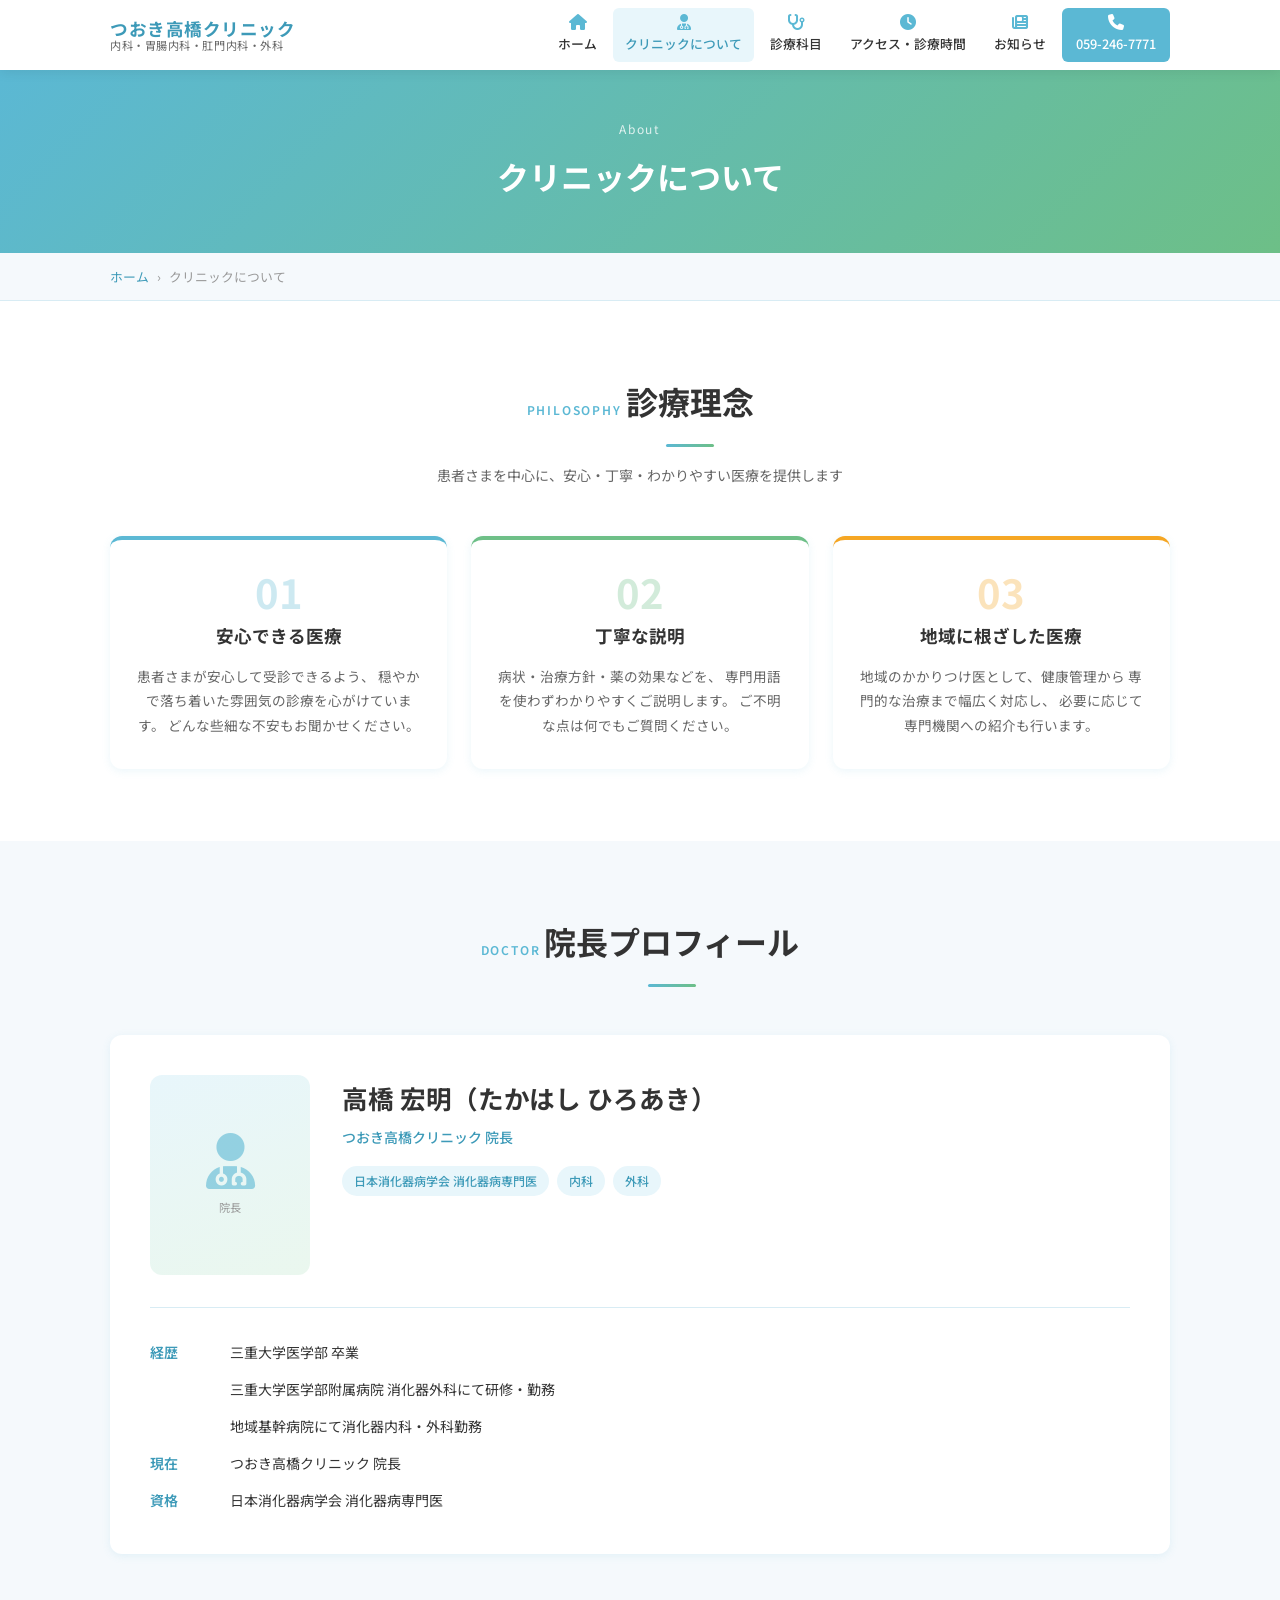
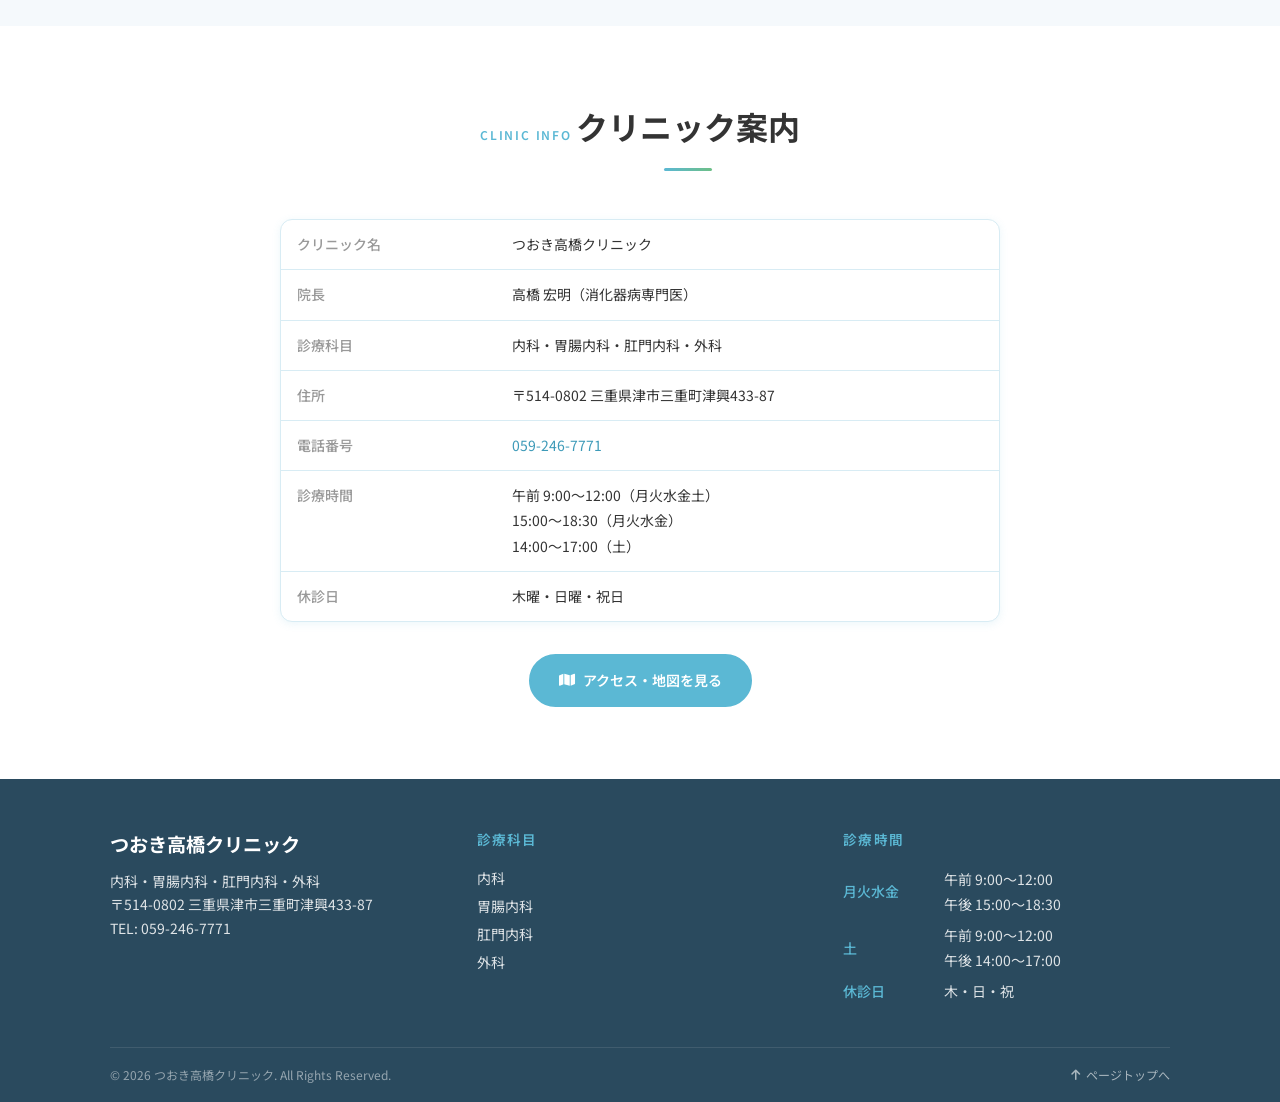
==== commit dbd952c2: "0421デザイン改修" ====
--- a/about.html
+++ b/about.html
@@ -104,7 +104,7 @@
     <div class="container header-inner">
       <a href="index.html" class="site-logo">
         <span class="logo-name">つおき高橋クリニック</span>
-        <span class="logo-sub">胃腸内科・内科・肛門内科・外科</span>
+        <span class="logo-sub">内科・胃腸内科・肛門内科・外科</span>
       </a>
       <nav class="global-nav" aria-label="グローバルナビゲーション">
         <a href="index.html"><i class="fa-solid fa-house"></i>ホーム</a>
@@ -112,7 +112,6 @@
         <a href="department.html"><i class="fa-solid fa-stethoscope"></i>診療科目</a>
         <a href="access.html"><i class="fa-solid fa-clock"></i>アクセス・診療時間</a>
         <a href="news.html"><i class="fa-solid fa-newspaper"></i>お知らせ</a>
-        <a href="contact.html"><i class="fa-solid fa-envelope"></i>お問い合わせ</a>
         <a href="tel:0592467771" class="header-tel"><i class="fa-solid fa-phone"></i>059-246-7771</a>
       </nav>
       <button class="hamburger" aria-label="メニューを開く" aria-expanded="false">
@@ -211,7 +210,7 @@
             </div>
             <div class="career-item">
               <span class="year"></span>
-              <span>三重大学医学部附属病院 消化器内科にて研修・勤務</span>
+              <span>三重大学医学部附属病院 消化器外科にて研修・勤務</span>
             </div>
             <div class="career-item">
               <span class="year"></span>
@@ -250,7 +249,7 @@
               </tr>
               <tr>
                 <th>診療科目</th>
-                <td>胃腸内科・内科・肛門内科・外科</td>
+                <td>内科・胃腸内科・肛門内科・外科</td>
               </tr>
               <tr>
                 <th>住所</th>
@@ -264,8 +263,8 @@
                 <th>診療時間</th>
                 <td>
                   午前 9:00〜12:00（月火水金土）<br>
-                  午後 3:00〜6:30（月火水金）<br>
-                  午後 2:00〜5:00（土）
+                  15:00〜18:30（月火水金）<br>
+                  14:00〜17:00（土）
                 </td>
               </tr>
               <tr>
@@ -290,20 +289,20 @@
         <div class="footer-brand">
           <span class="footer-logo">つおき高橋クリニック</span>
           <p>
-            胃腸内科・内科・肛門内科・外科<br>
+            内科・胃腸内科・肛門内科・外科<br>
             〒514-0802 三重県津市三重町津興433-87<br>
             TEL: <a href="tel:0592467771">059-246-7771</a>
           </p>
         </div>
         <div class="footer-info">
           <h3>診療科目</h3>
-          <p>胃腸内科<br>内科<br>肛門内科<br>外科</p>
+          <p>内科<br>胃腸内科<br>肛門内科<br>外科</p>
         </div>
         <div class="footer-hours">
           <h3>診療時間</h3>
           <table class="hours-table">
-            <tr><th scope="row">月火水金</th><td>午前 9:00〜12:00<br>午後 3:00〜6:30</td></tr>
-            <tr><th scope="row">土</th><td>午前 9:00〜12:00<br>午後 2:00〜5:00</td></tr>
+            <tr><th scope="row">月火水金</th><td>午前 9:00〜12:00<br>午後 15:00〜18:30</td></tr>
+            <tr><th scope="row">土</th><td>午前 9:00〜12:00<br>午後 14:00〜17:00</td></tr>
             <tr><th scope="row">休診日</th><td>木・日・祝</td></tr>
           </table>
         </div>
--- a/css/style.css
+++ b/css/style.css
@@ -112,66 +112,122 @@
   align-items: center;
 }
 
-.hero-illust {
+.hero-exterior-img {
   width: 100%;
   max-width: 420px;
   aspect-ratio: 4/3;
-  background: linear-gradient(135deg, var(--color-main-light), var(--color-sub-light));
+  object-fit: cover;
   border-radius: var(--radius-lg);
-  display: flex;
-  flex-direction: column;
-  align-items: center;
-  justify-content: center;
-  gap: 16px;
   box-shadow: var(--shadow-lg);
-}
-
-.hero-illust i {
-  font-size: 5rem;
-  color: var(--color-main);
-  opacity: 0.7;
-}
-
-.hero-illust p {
-  font-size: 1rem;
-  font-weight: 600;
-  color: var(--color-main-dark);
-  letter-spacing: 0.05em;
+  display: block;
 }
 
 /* 診療案内バー */
-.info-bar {
+.hours-section {
+  background: var(--color-white);
+  padding: 56px 0 48px;
+  border-bottom: 1px solid var(--color-border);
+}
+
+.hours-table-wrap {
+  overflow-x: auto;
+}
+
+.hours-schedule {
+  width: 100%;
+  border-collapse: collapse;
+  min-width: 480px;
+  border-radius: var(--radius-md);
+  overflow: hidden;
+  box-shadow: 0 1px 6px rgba(0,0,0,0.08);
+}
+
+.hours-schedule thead th {
   background: var(--color-main);
   color: var(--color-white);
-  padding: 16px 0;
-}
-
-.info-bar-inner {
-  display: flex;
-  align-items: center;
-  gap: 32px;
-  flex-wrap: wrap;
-}
-
-.info-bar-item {
-  display: flex;
-  align-items: center;
-  gap: 8px;
-  font-size: var(--font-size-sm);
-}
-
-.info-bar-item i {
-  opacity: 0.8;
-}
-
-.info-bar-item strong {
-  font-weight: 600;
-}
-
-.info-bar-divider {
-  width: 1px;
-  height: 20px;
-  background: rgba(255,255,255,0.3);
+  font-weight: 700;
+  text-align: center;
+  padding: 14px 10px;
+  font-size: 0.95rem;
+}
+
+.hours-schedule thead .th-empty {
+  background: #b8d8e8;
+}
+
+.hours-schedule thead .th-closed {
+  background: #8e9aaa;
+}
+
+.hours-schedule thead .th-sat {
+  background: #6fa8c8;
+}
+
+.hours-schedule thead .th-sun {
+  background: #c97b6e;
+}
+
+.hours-schedule tbody tr {
+  border-bottom: 1px solid #e4edf2;
+}
+
+.hours-schedule tbody tr:last-child {
+  border-bottom: none;
+}
+
+.hours-schedule tbody td {
+  text-align: center;
+  padding: 18px 10px;
+  font-size: 0.9rem;
+  vertical-align: middle;
+  background: var(--color-white);
+}
+
+.hours-schedule .time-cell {
+  text-align: left;
+  padding-left: 20px;
+  white-space: nowrap;
+  background: #f4f9fc;
+}
+
+.time-label {
+  display: block;
+  font-weight: 700;
+  font-size: 0.95rem;
+  color: var(--color-text);
+}
+
+.time-range {
+  display: block;
+  font-size: 0.78rem;
+  color: var(--color-text-light);
+  margin-top: 3px;
+}
+
+.dot {
+  display: inline-block;
+  width: 14px;
+  height: 14px;
+  border-radius: 50%;
+  background: #4a7c5e;
+}
+
+.cross-cell {
+  color: #aaa;
+  font-size: 1rem;
+}
+
+.sat-pm-cell {
+  color: #4a7c5e;
+  font-weight: 700;
+  font-size: 1.1rem;
+}
+
+.hours-note {
+  margin-top: 12px;
+  font-size: 0.82rem;
+  color: var(--color-text-light);
+  line-height: 1.7;
 }
 
 /* 診療科目カード */
@@ -882,138 +938,6 @@
   color: var(--color-white);
 }
 
-/* =============================================
-   contact.html
-   ============================================= */
-.contact-layout {
-  display: grid;
-  grid-template-columns: 1fr 380px;
-  gap: 48px;
-  align-items: start;
-}
-
-.contact-form {
-  background: var(--color-white);
-  border-radius: var(--radius-md);
-  padding: 40px;
-  box-shadow: var(--shadow-sm);
-}
-
-.form-group {
-  margin-bottom: 24px;
-}
-
-.form-label {
-  display: block;
-  font-size: 0.85rem;
-  font-weight: 600;
-  margin-bottom: 8px;
-  color: var(--color-text);
-}
-
-.form-label .required {
-  display: inline-block;
-  margin-left: 6px;
-  padding: 1px 6px;
-  background: #e84040;
-  color: white;
-  font-size: 0.65rem;
-  border-radius: 3px;
-  vertical-align: middle;
-}
-
-.form-label .optional {
-  display: inline-block;
-  margin-left: 6px;
-  padding: 1px 6px;
-  background: var(--color-bg-gray);
-  color: var(--color-text-muted);
-  font-size: 0.65rem;
-  border-radius: 3px;
-  vertical-align: middle;
-}
-
-.form-control {
-  width: 100%;
-  padding: 12px 16px;
-  font-size: var(--font-size-sm);
-  font-family: var(--font-family);
-  border: 2px solid var(--color-border);
-  border-radius: var(--radius-sm);
-  background: var(--color-bg-gray);
-  color: var(--color-text);
-  transition: border-color var(--transition), background var(--transition);
-  min-height: 44px;
-}
-
-.form-control:focus {
-  outline: none;
-  border-color: var(--color-main);
-  background: var(--color-white);
-}
-
-textarea.form-control {
-  min-height: 140px;
-  resize: vertical;
-}
-
-select.form-control {
-  cursor: pointer;
-}
-
-.form-row {
-  display: grid;
-  grid-template-columns: 1fr 1fr;
-  gap: 16px;
-}
-
-.contact-sidebar {
-  display: flex;
-  flex-direction: column;
-  gap: 20px;
-}
-
-.contact-card {
-  background: var(--color-white);
-  border-radius: var(--radius-md);
-  padding: 24px;
-  box-shadow: var(--shadow-sm);
-  border: 1px solid var(--color-border);
-}
-
-.contact-card h3 {
-  font-size: 0.9rem;
-  font-weight: 700;
-  color: var(--color-main-dark);
-  margin-bottom: 16px;
-  padding-bottom: 8px;
-  border-bottom: 2px solid var(--color-main-light);
-}
-
-.tel-large {
-  font-size: 1.8rem;
-  font-weight: 700;
-  color: var(--color-main-dark);
-  display: flex;
-  align-items: center;
-  gap: 8px;
-  margin-bottom: 4px;
-}
-
-.tel-note {
-  font-size: 0.75rem;
-  color: var(--color-text-muted);
-}
-
-.privacy-note {
-  font-size: 0.8rem;
-  color: var(--color-text-light);
-  background: var(--color-bg-gray);
-  border-radius: var(--radius-sm);
-  padding: 16px;
-  margin-top: 24px;
-  line-height: 1.7;
-}
 
 /* =============================================
    レスポンシブ（ページ固有）
@@ -1034,7 +958,7 @@
     order: -1;
   }
 
-  .hero-illust {
+  .hero-exterior-img {
     max-width: 300px;
     margin: 0 auto;
   }
@@ -1100,27 +1024,9 @@
     height: 240px;
   }
 
-  /* お問い合わせ */
-  .contact-layout {
-    grid-template-columns: 1fr;
-  }
-
-  .contact-form {
-    padding: 24px;
-  }
-
-  .form-row {
-    grid-template-columns: 1fr;
-  }
-
-  /* 情報バー */
-  .info-bar-inner {
-    flex-direction: column;
-    gap: 8px;
-    align-items: flex-start;
-  }
-
-  .info-bar-divider {
-    display: none;
-  }
-}
+
+  /* 診療時間テーブル */
+  .hours-section {
+    padding: 28px 0 36px;
+  }
+}
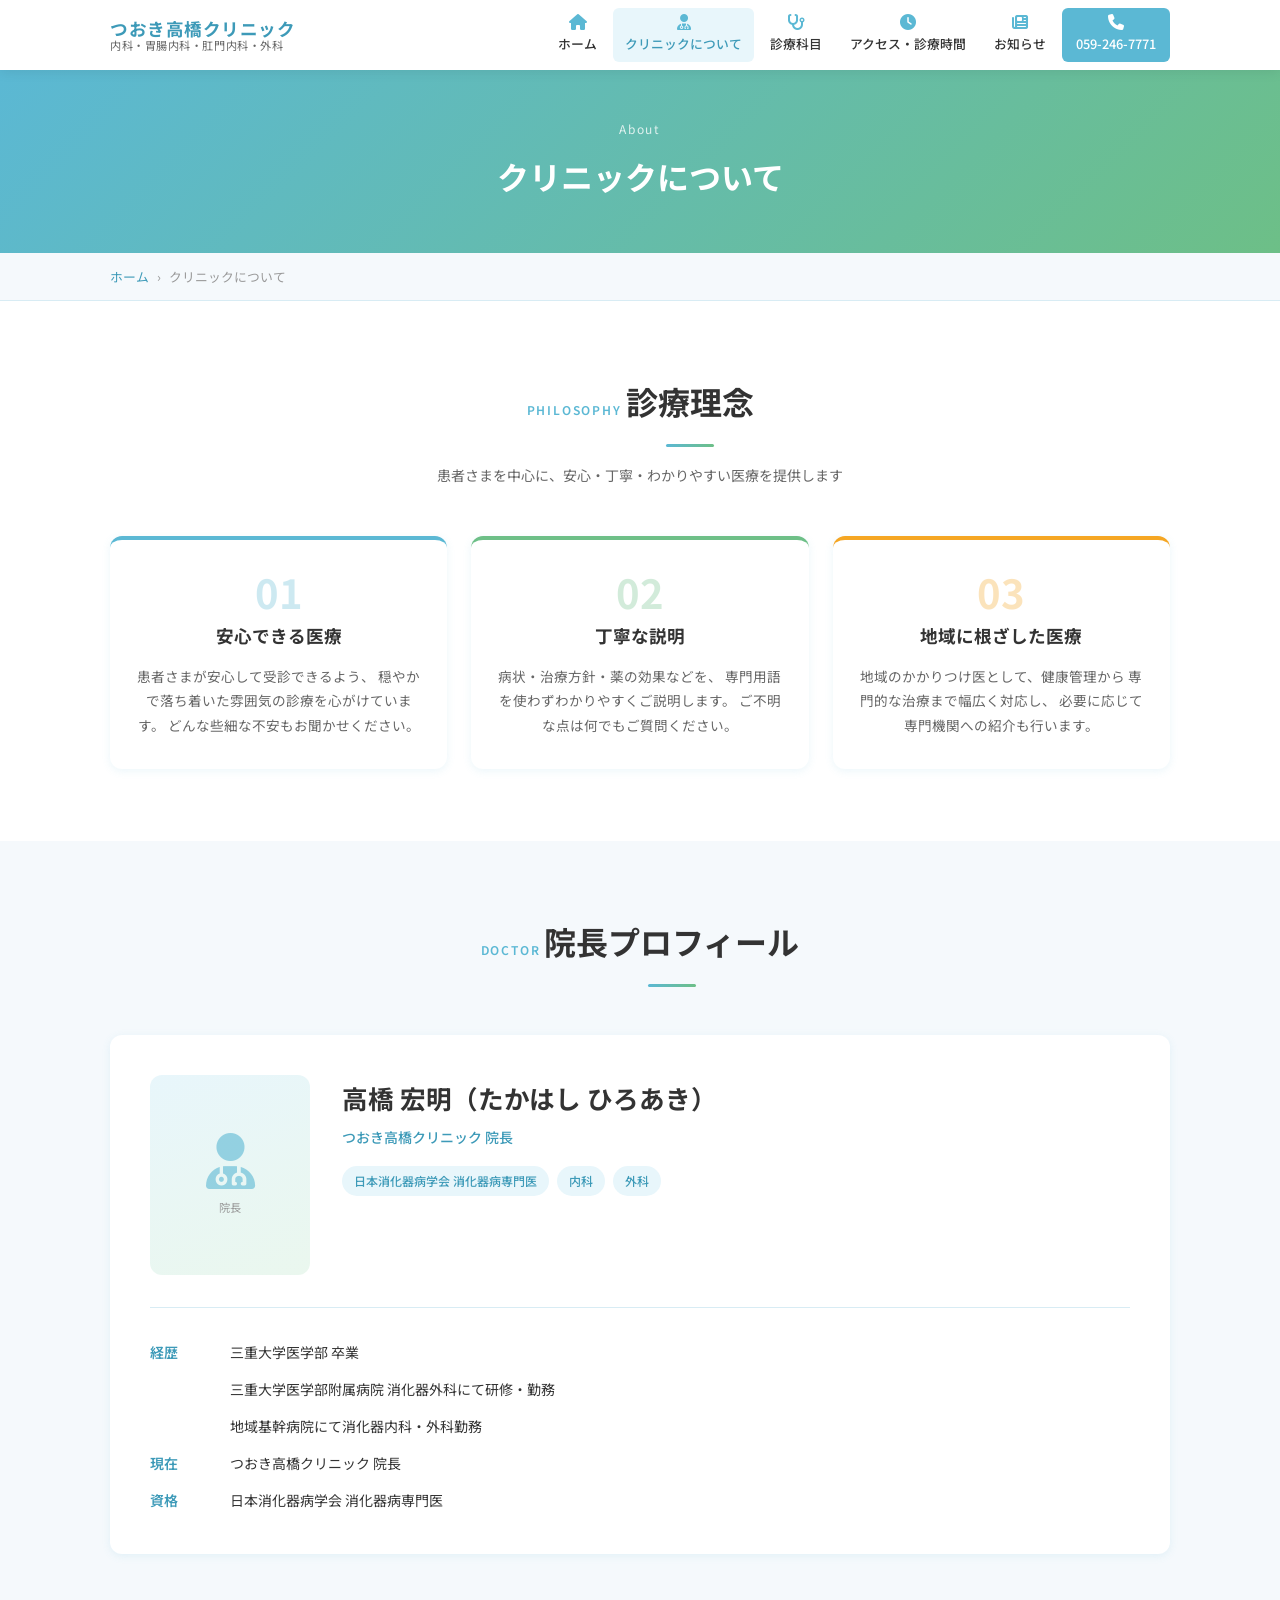
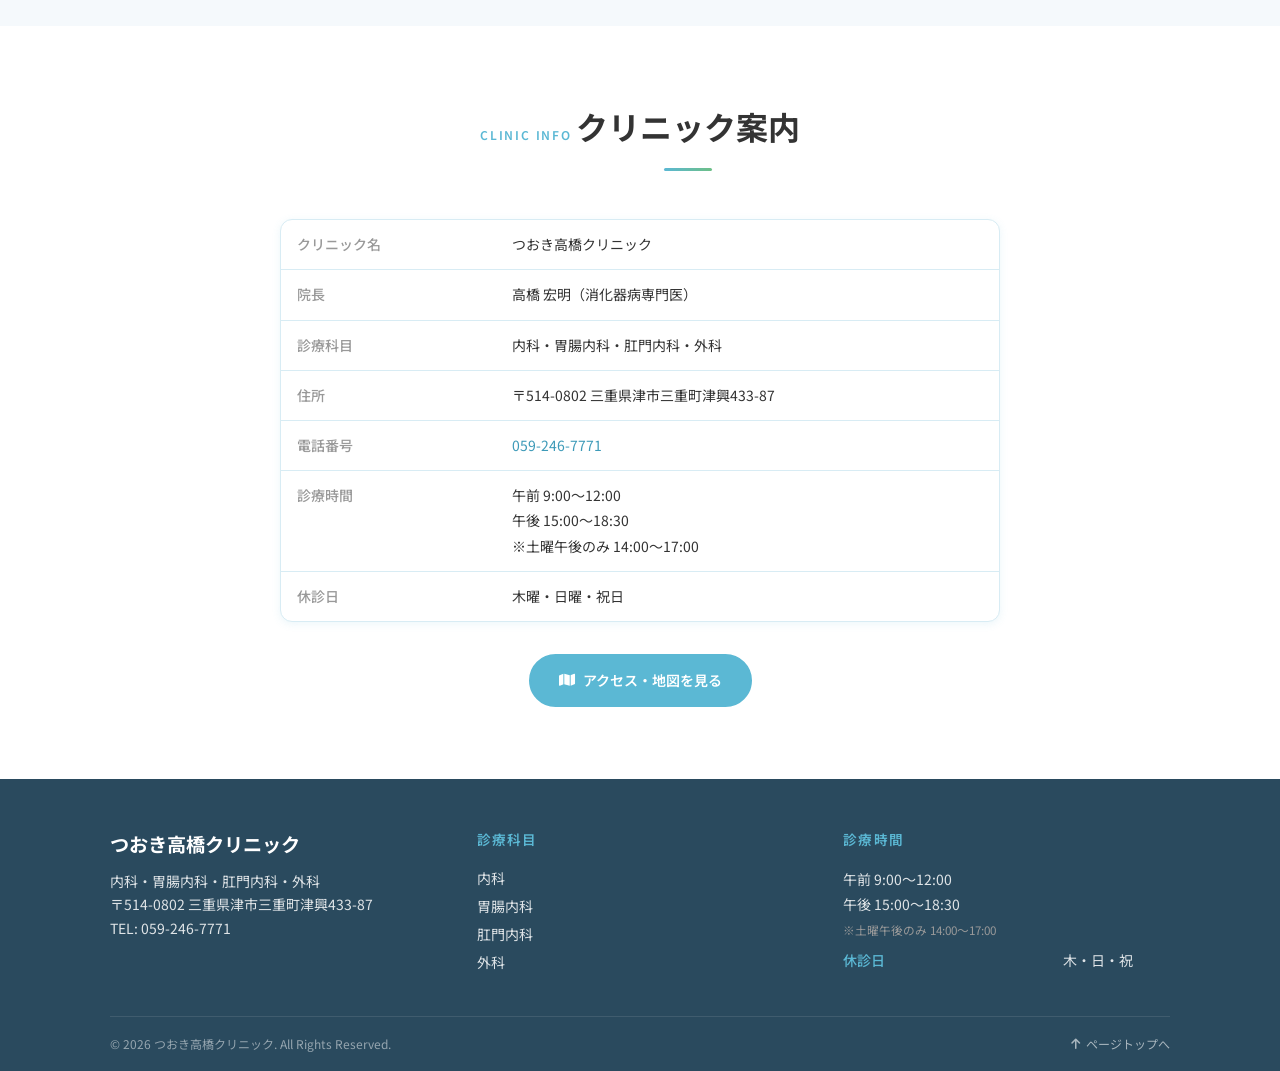
==== commit 214dbfe8: "0421デザイン改修" ====
--- a/about.html
+++ b/about.html
@@ -262,9 +262,9 @@
               <tr>
                 <th>診療時間</th>
                 <td>
-                  午前 9:00〜12:00（月火水金土）<br>
-                  15:00〜18:30（月火水金）<br>
-                  14:00〜17:00（土）
+                  午前 9:00〜12:00<br>
+                  午後 15:00〜18:30<br>
+                  ※土曜午後のみ 14:00〜17:00
                 </td>
               </tr>
               <tr>
@@ -301,8 +301,7 @@
         <div class="footer-hours">
           <h3>診療時間</h3>
           <table class="hours-table">
-            <tr><th scope="row">月火水金</th><td>午前 9:00〜12:00<br>午後 15:00〜18:30</td></tr>
-            <tr><th scope="row">土</th><td>午前 9:00〜12:00<br>午後 14:00〜17:00</td></tr>
+            <tr><td>午前 9:00〜12:00<br>午後 15:00〜18:30<br><small style="color:var(--color-text-muted);">※土曜午後のみ 14:00〜17:00</small></td></tr>
             <tr><th scope="row">休診日</th><td>木・日・祝</td></tr>
           </table>
         </div>
--- a/css/style.css
+++ b/css/style.css
@@ -1029,4 +1029,40 @@
   .hours-section {
     padding: 28px 0 36px;
   }
-}
+
+  .hours-table-wrap {
+    overflow-x: visible;
+  }
+
+  .hours-schedule {
+    min-width: 0;
+  }
+
+  .hours-schedule thead th {
+    padding: 10px 4px;
+    font-size: 0.8rem;
+  }
+
+  .hours-schedule tbody td {
+    padding: 12px 4px;
+    font-size: 0.8rem;
+  }
+
+  .hours-schedule .time-cell {
+    padding-left: 8px;
+    white-space: normal;
+  }
+
+  .time-label {
+    font-size: 0.8rem;
+  }
+
+  .time-range {
+    font-size: 0.68rem;
+  }
+
+  .dot {
+    width: 10px;
+    height: 10px;
+  }
+}
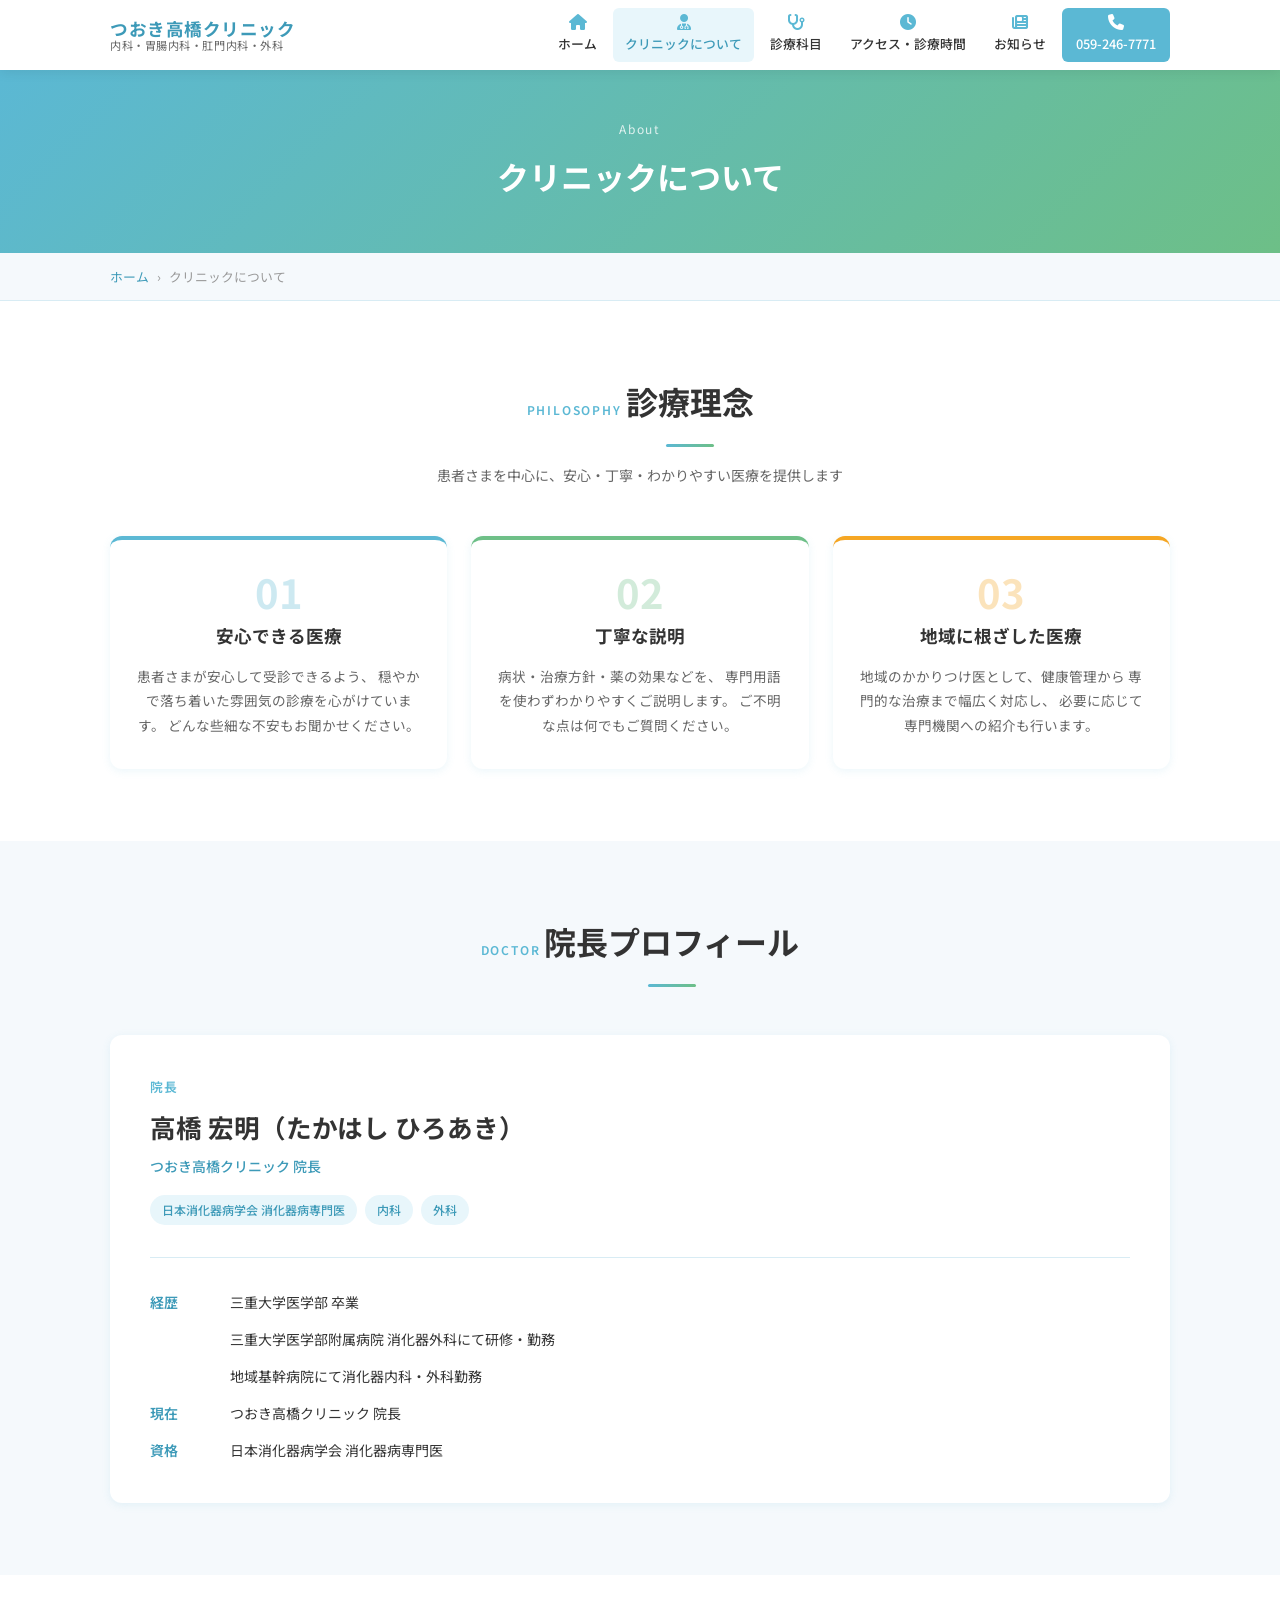
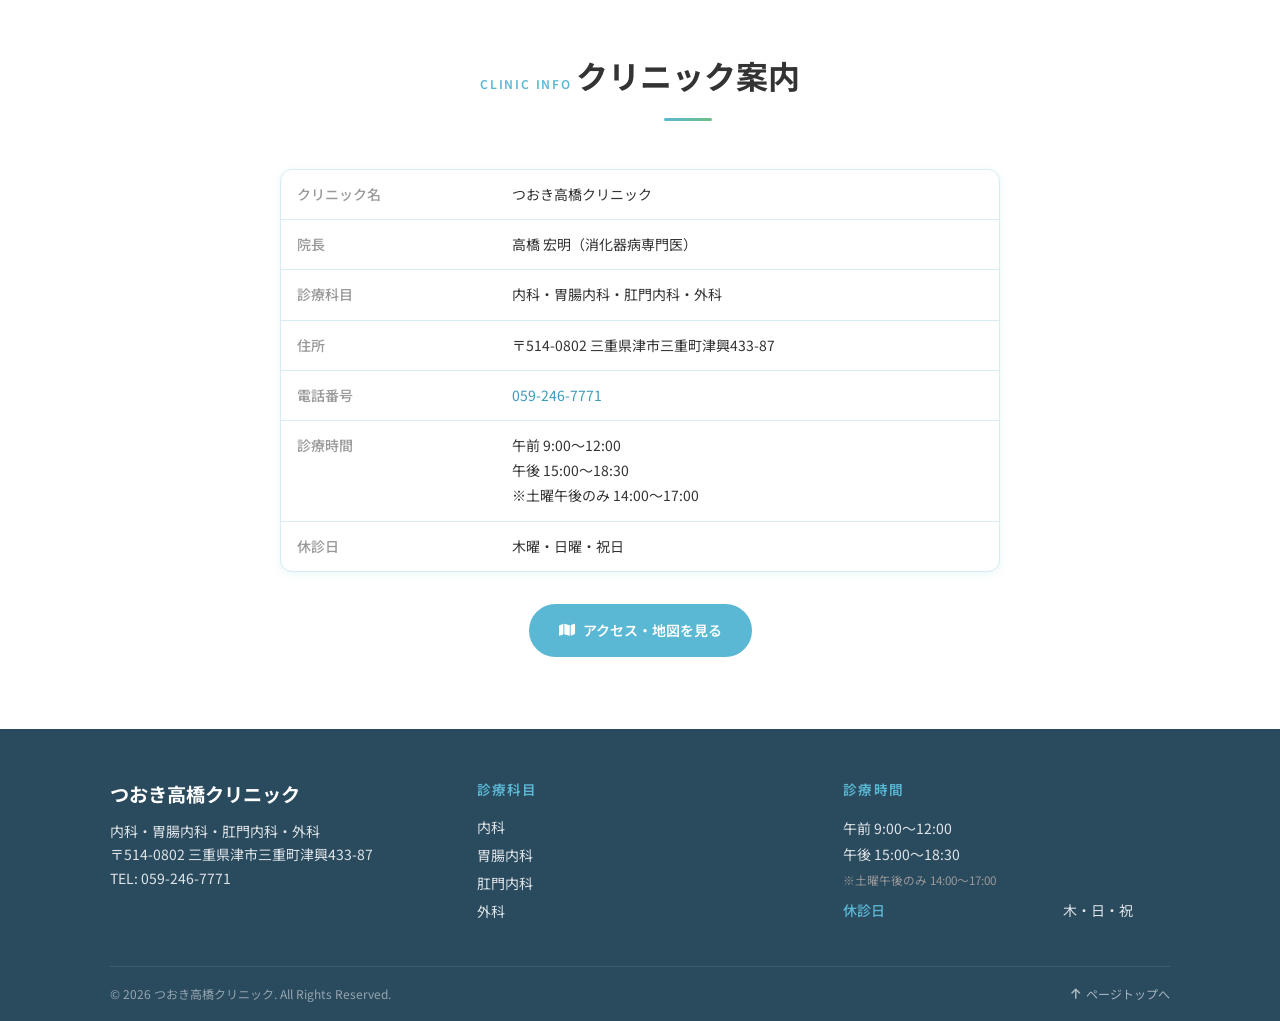
==== commit 69372f2b: "0421デザイン改修" ====
--- a/about.html
+++ b/about.html
@@ -189,11 +189,8 @@
         </div>
         <div class="profile-box fade-in">
           <div class="profile-header">
-            <div class="profile-photo">
-              <i class="fa-solid fa-user-doctor"></i>
-              <p>院長</p>
-            </div>
             <div class="profile-meta">
+              <p class="profile-role">院長</p>
               <h3>高橋 宏明（たかはし ひろあき）</h3>
               <p class="title">つおき高橋クリニック 院長</p>
               <div class="tags">
--- a/css/style.css
+++ b/css/style.css
@@ -297,75 +297,63 @@
 
 /* 院長挨拶 */
 .greeting-inner {
-  display: grid;
-  grid-template-columns: 280px 1fr;
-  gap: 48px;
-  align-items: start;
-}
-
-.greeting-image {
-  position: relative;
-}
-
-.doctor-photo {
-  width: 100%;
-  aspect-ratio: 3/4;
-  border-radius: var(--radius-md);
-  background: linear-gradient(160deg, var(--color-main-light), var(--color-sub-light));
-  display: flex;
-  flex-direction: column;
-  align-items: center;
-  justify-content: center;
-  gap: 12px;
-  box-shadow: var(--shadow-md);
-}
-
-.doctor-photo i {
-  font-size: 4rem;
-  color: var(--color-main);
-  opacity: 0.6;
-}
-
-.doctor-photo p {
-  font-size: 0.8rem;
-  color: var(--color-text-light);
-}
-
-.doctor-profile {
-  margin-top: 16px;
-  padding: 16px;
-  background: var(--color-bg-gray);
-  border-radius: var(--radius-md);
-  font-size: 0.8rem;
-}
-
-.doctor-profile h4 {
-  font-size: 1rem;
-  font-weight: 700;
-  color: var(--color-main-dark);
-  margin-bottom: 4px;
-}
-
-.doctor-profile p {
-  color: var(--color-text-light);
-  line-height: 1.6;
-}
-
-.greeting-text blockquote {
-  font-size: 1.4rem;
+  max-width: 760px;
+  margin: 0 auto;
+}
+
+.greeting-quote {
+  font-size: 1.5rem;
   font-weight: 700;
   color: var(--color-main-dark);
   border-left: 4px solid var(--color-main);
-  padding-left: 16px;
-  margin-bottom: 24px;
+  padding: 8px 20px;
+  margin-bottom: 28px;
   line-height: 1.5;
 }
 
-.greeting-text p {
+.greeting-body p {
   font-size: var(--font-size-sm);
   color: var(--color-text-light);
   line-height: 2;
   margin-bottom: 16px;
+}
+
+.greeting-footer {
+  display: flex;
+  align-items: center;
+  justify-content: space-between;
+  gap: 16px;
+  margin-top: 28px;
+  padding-top: 24px;
+  border-top: 1px solid var(--color-border);
+  flex-wrap: wrap;
+}
+
+.greeting-profile {
+  display: flex;
+  align-items: baseline;
+  gap: 10px;
+  flex-wrap: wrap;
+}
+
+.greeting-profile-title {
+  font-size: 0.78rem;
+  color: var(--color-text-muted);
+  font-weight: 500;
+}
+
+.greeting-profile-name {
+  font-size: 1.15rem;
+  font-weight: 700;
+  color: var(--color-text);
+}
+
+.greeting-profile-cert {
+  font-size: 0.78rem;
+  color: var(--color-main-dark);
+  background: var(--color-main-light);
+  padding: 2px 10px;
+  border-radius: var(--radius-full);
 }
 
 /* お知らせ一覧（トップ） */
@@ -537,36 +525,17 @@
 }
 
 .profile-header {
-  display: flex;
-  gap: 32px;
-  align-items: flex-start;
   margin-bottom: 32px;
   padding-bottom: 32px;
   border-bottom: 1px solid var(--color-border);
 }
 
-.profile-photo {
-  width: 160px;
-  height: 200px;
-  flex-shrink: 0;
-  border-radius: var(--radius-md);
-  background: linear-gradient(160deg, var(--color-main-light), var(--color-sub-light));
-  display: flex;
-  flex-direction: column;
-  align-items: center;
-  justify-content: center;
-  gap: 8px;
-}
-
-.profile-photo i {
-  font-size: 3.5rem;
+.profile-role {
+  font-size: 0.8rem;
+  font-weight: 600;
   color: var(--color-main);
-  opacity: 0.6;
-}
-
-.profile-photo p {
-  font-size: 0.7rem;
-  color: var(--color-text-muted);
+  letter-spacing: 0.08em;
+  margin-bottom: 6px;
 }
 
 .profile-meta h3 {
@@ -973,12 +942,9 @@
   }
 
   /* 院長挨拶 */
-  .greeting-inner {
-    grid-template-columns: 1fr;
-  }
-
-  .doctor-photo {
-    aspect-ratio: 3/2;
+  .greeting-footer {
+    flex-direction: column;
+    align-items: flex-start;
   }
 
   /* アクセス */
@@ -996,16 +962,6 @@
     padding: 24px;
   }
 
-  .profile-header {
-    flex-direction: column;
-    align-items: center;
-    text-align: center;
-  }
-
-  .profile-meta .tags {
-    justify-content: center;
-  }
-
   /* 診療科詳細 */
   .dept-detail {
     grid-template-columns: 1fr;
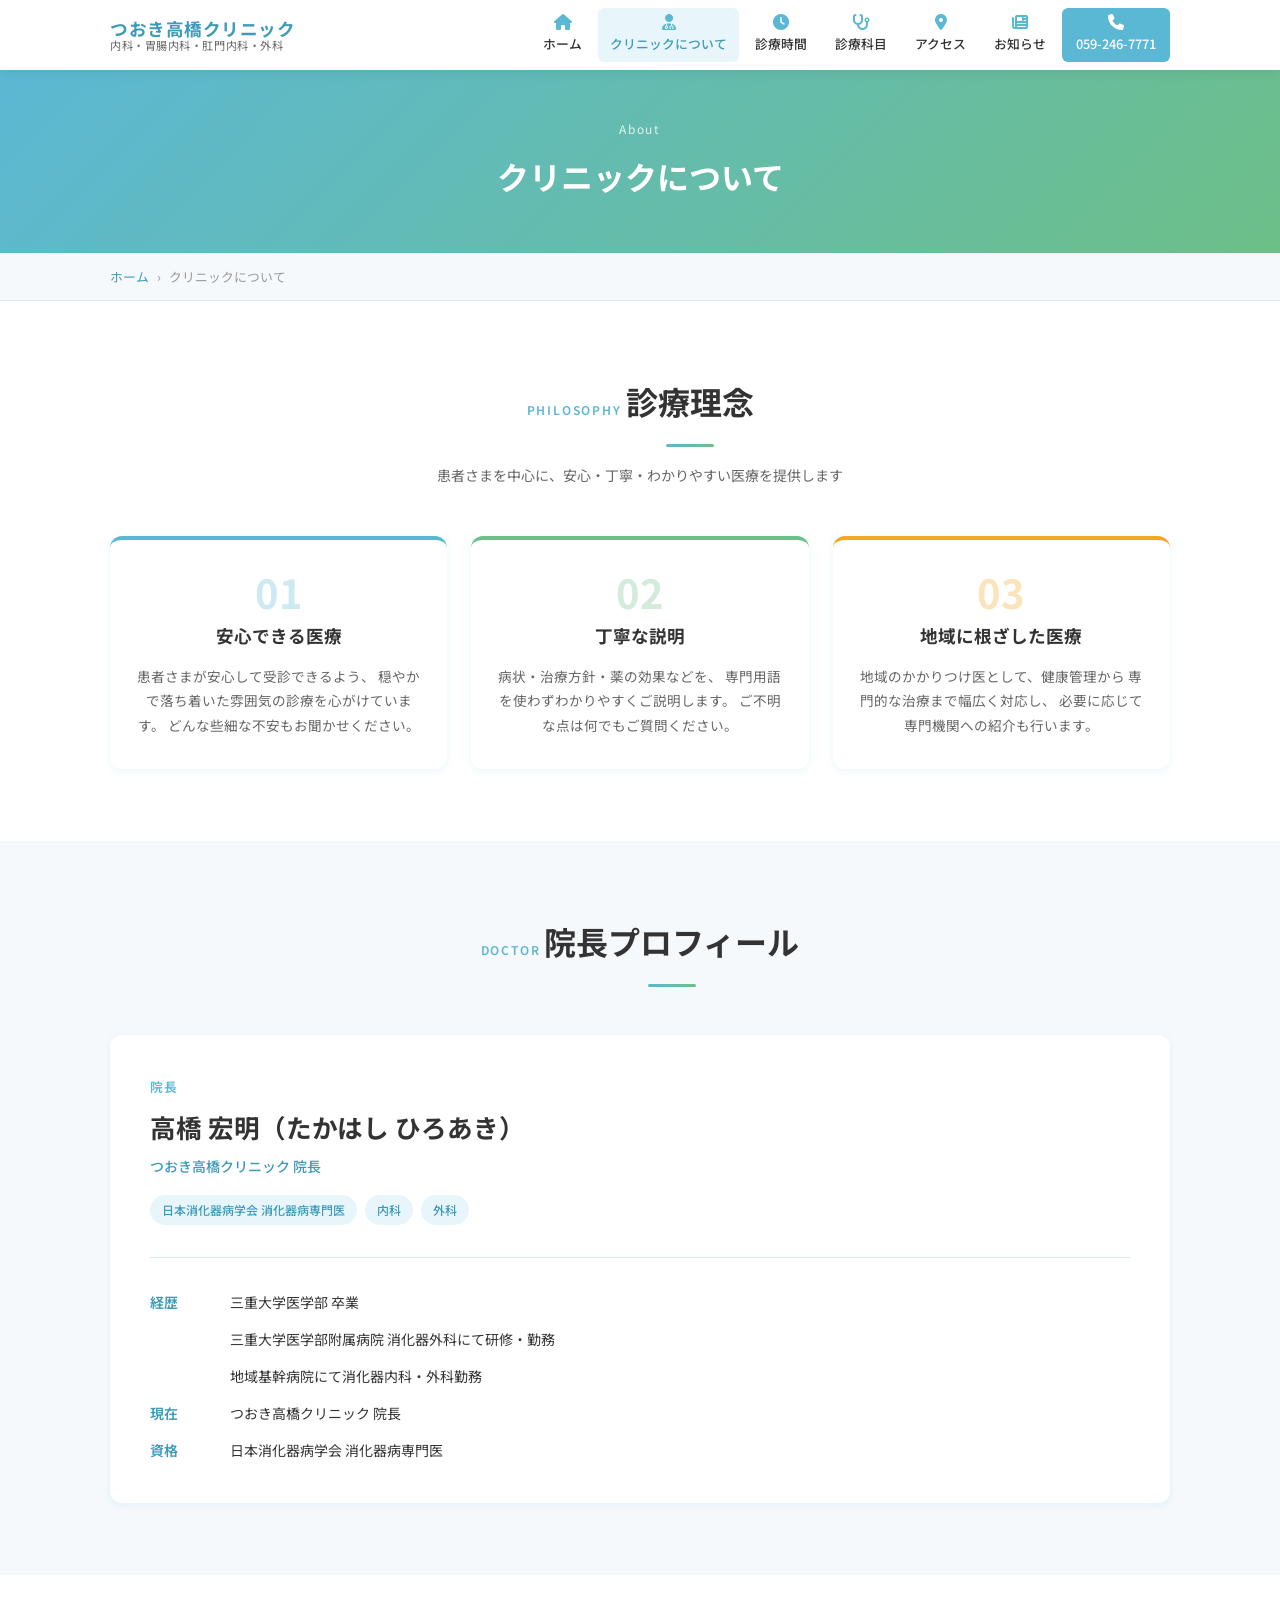
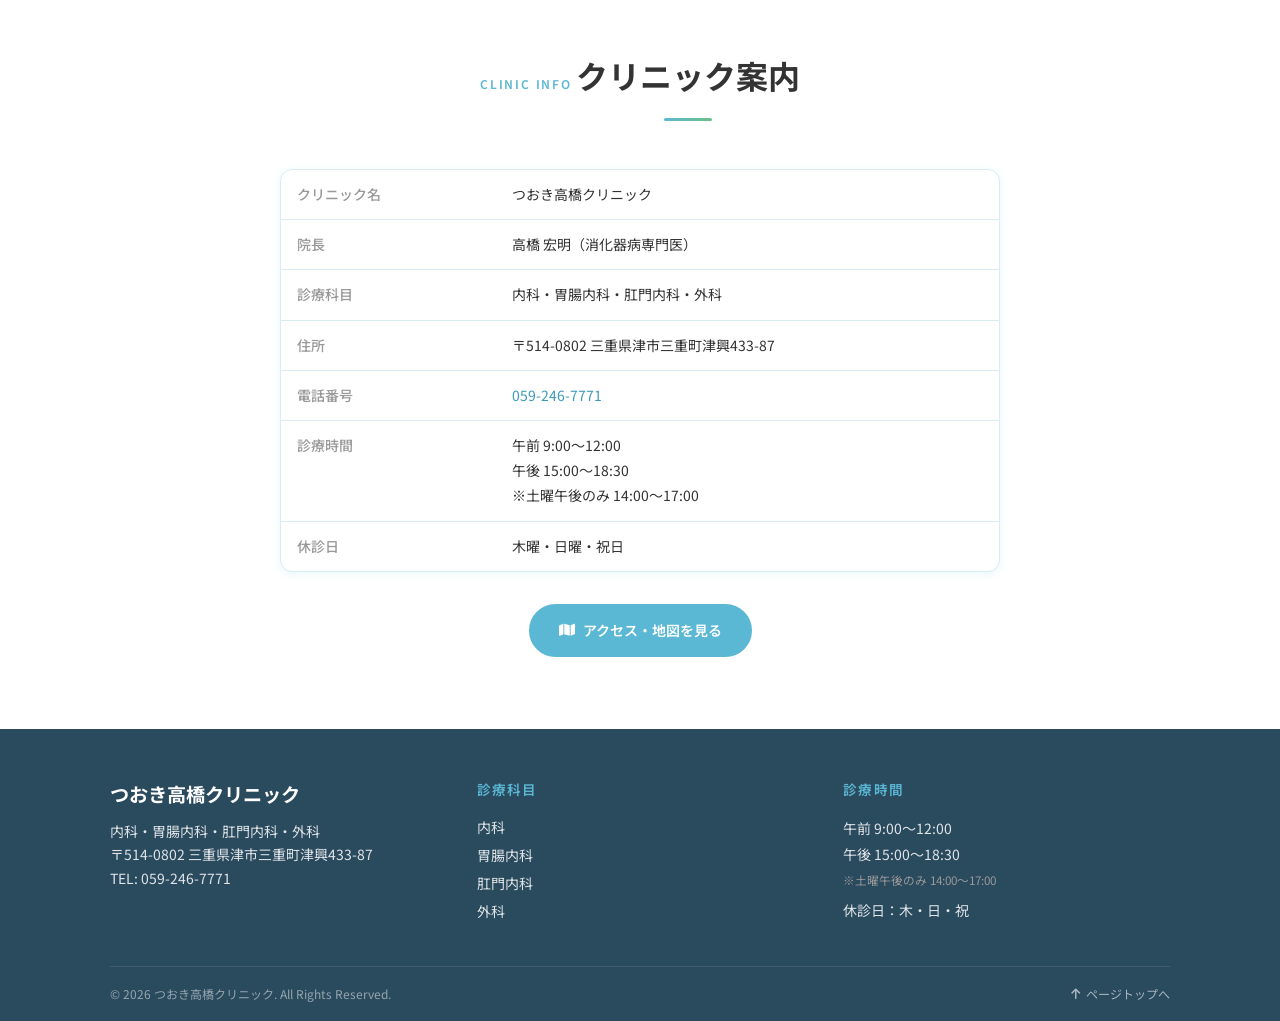
==== commit 85f5e98e: "0421デザイン改修" ====
--- a/about.html
+++ b/about.html
@@ -109,8 +109,9 @@
       <nav class="global-nav" aria-label="グローバルナビゲーション">
         <a href="index.html"><i class="fa-solid fa-house"></i>ホーム</a>
         <a href="about.html"><i class="fa-solid fa-user-doctor"></i>クリニックについて</a>
+        <a href="hours.html"><i class="fa-solid fa-clock"></i>診療時間</a>
         <a href="department.html"><i class="fa-solid fa-stethoscope"></i>診療科目</a>
-        <a href="access.html"><i class="fa-solid fa-clock"></i>アクセス・診療時間</a>
+        <a href="access.html"><i class="fa-solid fa-location-dot"></i>アクセス</a>
         <a href="news.html"><i class="fa-solid fa-newspaper"></i>お知らせ</a>
         <a href="tel:0592467771" class="header-tel"><i class="fa-solid fa-phone"></i>059-246-7771</a>
       </nav>
@@ -299,7 +300,7 @@
           <h3>診療時間</h3>
           <table class="hours-table">
             <tr><td>午前 9:00〜12:00<br>午後 15:00〜18:30<br><small style="color:var(--color-text-muted);">※土曜午後のみ 14:00〜17:00</small></td></tr>
-            <tr><th scope="row">休診日</th><td>木・日・祝</td></tr>
+            <tr><td>休診日：木・日・祝</td></tr>
           </table>
         </div>
       </div>
--- a/css/style.css
+++ b/css/style.css
@@ -741,9 +741,8 @@
 }
 
 .access-details {
-  display: grid;
-  grid-template-columns: 1fr 1fr;
-  gap: 40px;
+  max-width: 720px;
+  margin: 0 auto;
 }
 
 .info-table {
